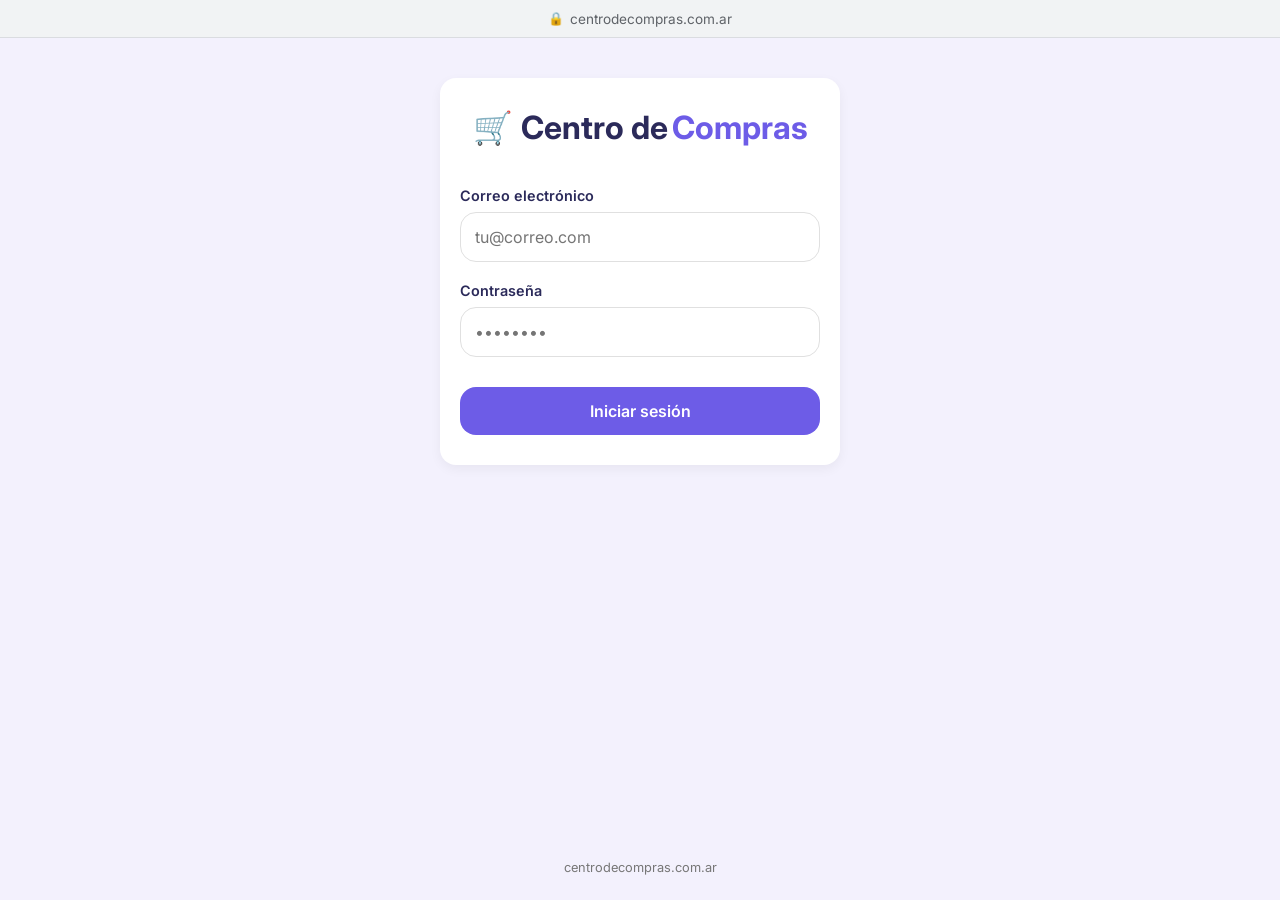
==== index.html @ f2e1b558 "Add files via upload" ====
<!DOCTYPE html>
<html lang="es">
<head>
    <meta charset="UTF-8">
    <meta name="viewport" content="width=device-width, initial-scale=1.0">
    <title>Centro de Compras | centrodecompras.com.ar</title>
    <link href="https://fonts.googleapis.com/css2?family=Inter:wght@400;500;600;700&display=swap" rel="stylesheet">
    <link rel="stylesheet" href="style.css">
</head>
<body>
    <!-- Barra de navegador simulada -->
    <div id="simulated-browser-bar">
        <span class="browser-lock">🔒</span>
        <span class="browser-url">centrodecompras.com.ar</span>
    </div>
    <!-- Header para Desktop -->
    <header id="app-header" class="hidden">
        <div class="header-top">
            <div class="logo">
                <span class="icon">🛒</span>
                <span class="text-centro">Centro de </span><span class="text-compras">Compras</span>
            </div>
            <!-- Menú de navegación Desktop -->
            <div class="desktop-nav">
                <a href="#" class="nav-item active" onclick="app.goTo('principal')">Inicio</a>
                <a href="#" class="nav-item">Categorías</a>
                <a href="#" class="nav-item">Videos</a>
                <a href="#" class="nav-item">Más</a>
            </div>
            <button class="icon-btn cart-btn desktop-cart" onclick="app.goTo('carrito')">
                🛒<span class="cart-badge">0</span>
            </button>
        </div>
    </header>
    <main id="app-container">
        <!-- 1. PANTALLA LOGIN -->
        <section id="login" class="screen active">
            <div class="login-container">
                <div class="logo large">
                    <span class="icon">🛒</span>
                    <span class="text-centro">Centro de </span><span class="text-compras">Compras</span>
                </div>
                <form id="login-form">
                    <div class="form-group">
                        <label for="email">Correo electrónico</label>
                        <input type="email" id="email" placeholder="tu@correo.com" required>
                    </div>
                    <div class="form-group">
                        <label for="password">Contraseña</label>
                        <input type="password" id="password" placeholder="••••••••" required>
                    </div>
                    <button type="submit" class="btn-primary">Iniciar sesión</button>
                </form>
            </div>
        </section>
        <!-- 2. PANTALLA PRINCIPAL -->
        <section id="principal" class="screen">
            <div class="search-bar-container">
                <input type="text" id="main-search" placeholder="¿Buscar en Centro de Compras?">
                <button class="btn-primary" onclick="app.doSearch()" style="padding: 12px; margin-left: 5px;">🔍</button>
                <button class="icon-btn cart-btn mobile-cart" onclick="app.goTo('carrito')">🛒<span class="cart-badge">0</span></button>
            </div>
            
            <div class="banner">
                <div class="banner-text">
                    <h2>Un mismo producto, muchas opciones.</h2>
                    <p>Compará precios y encontrá la mejor oferta.</p>
                </div>
                <div class="banner-img">
                    <img src="images/banner_ecommerce.png" alt="Banner">
                </div>
            </div>
            <div class="quick-access">
                <div class="access-pill">Ofertas</div>
                <div class="access-pill">Cupones</div>
                <div class="access-pill">Ver más</div>
            </div>
            <div class="featured-cards">
                <div class="card featured-card" onclick="app.searchCategory('celular')">
                    <img src="images/smartphone_product.png" alt="Smartphone">
                    <div class="card-info">
                        <h3>Celulares</h3>
                        <p>Mejores precios</p>
                    </div>
                </div>
                <div class="card featured-card" onclick="app.searchCategory('tv')">
                    <img src="images/smart_tv_product.png" alt="Smart TV">
                    <div class="card-info">
                        <h3>Smart TVs</h3>
                        <p>Hasta 40% OFF</p>
                    </div>
                </div>
            </div>
            <div class="best-sellers">
                <h3>Más vendidos</h3>
                <div class="horizontal-scroll" id="best-sellers-list">
                    <!-- Rellenado con JS -->
                </div>
            </div>
        </section>
        <!-- 3. PANTALLA DE BÚSQUEDA -->
        <section id="busqueda" class="screen">
            <div class="search-header">
                <button class="back-btn" onclick="app.goTo('principal')">←</button>
                <div class="search-input-wrapper">
                    <input type="text" id="active-search" value="" readonly>
                </div>
                <button class="icon-btn cart-btn mobile-cart" onclick="app.goTo('carrito')">🛒<span class="cart-badge">0</span></button>
            </div>
            
            <div class="filter-controls" style="display:flex; justify-content: space-between; align-items:center; margin-bottom: 15px;">
                <select id="sort-select" onchange="app.renderSearchResults()" style="padding: 5px; border-radius: 8px; border: 1px solid var(--border);">
                    <option value="relevancia">Relevancia</option>
                    <option value="menor-precio">Menor precio</option>
                    <option value="mayor-precio">Mayor precio</option>
                </select>
                <label class="free-shipping-toggle" style="font-size:0.85rem; display:flex; align-items:center; gap:5px; font-weight:600; color:var(--accent);">
                    <input type="checkbox" id="free-shipping-cb" onchange="app.renderSearchResults()"> Envío gratis
                </label>
            </div>
            <div class="search-results" id="search-results-list">
                <!-- Rellenado con JS -->
            </div>
        </section>
        <!-- PANTALLA DETALLE DE PRODUCTO -->
        <section id="detalle" class="screen">
            <div class="header-title">
                <button class="back-btn" onclick="app.goTo('busqueda')">←</button>
                <h2>Detalle del producto</h2>
                <button class="icon-btn cart-btn mobile-cart" style="margin-left:auto;" onclick="app.goTo('carrito')">🛒<span class="cart-badge">0</span></button>
            </div>
            
            <div id="product-detail-content">
                <!-- Rellenado con JS -->
            </div>
        </section>
        <!-- 4. PANTALLA CARRITO -->
        <section id="carrito" class="screen">
            <div class="header-title">
                <button class="back-btn" onclick="app.goBackFromCart()">←</button>
                <h2>Mi Carrito</h2>
            </div>
            
            <div id="cart-content">
                <!-- Rellenado con JS -->
            </div>
            <div class="cart-actions">
                <button class="btn-secondary" onclick="app.cancelOrder()">Cancelar pedido</button>
                <button class="btn-primary" onclick="app.goTo('garantia')">Confirmar compra</button>
            </div>
        </section>
        <!-- 5. PANTALLA GARANTÍA -->
        <section id="garantia" class="screen">
            <div class="header-title">
                <button class="back-btn" onclick="app.goTo('carrito')">←</button>
                <h2>Elegir garantía</h2>
            </div>
            
            <div class="options-list">
                <label class="option-card">
                    <input type="radio" name="garantia" value="fabricante" checked>
                    <div class="option-details">
                        <h4>Garantía del fabricante</h4>
                        <p>Incluida - Gratis</p>
                    </div>
                </label>
                <label class="option-card">
                    <input type="radio" name="garantia" value="extendida12">
                    <div class="option-details">
                        <h4>Extendida 12 meses</h4>
                        <p>+ $15.000</p>
                    </div>
                </label>
                <label class="option-card">
                    <input type="radio" name="garantia" value="extendida24">
                    <div class="option-details">
                        <h4>Extendida 24 meses</h4>
                        <p>+ $25.000</p>
                    </div>
                </label>
            </div>
            
            <button class="btn-primary full-width mt-auto" onclick="app.saveGarantia()">Continuar</button>
        </section>
        <!-- 6. PANTALLA DIRECCIÓN -->
        <section id="direccion" class="screen">
            <div class="header-title">
                <button class="back-btn" onclick="app.goTo('garantia')">←</button>
                <h2>Dirección de entrega</h2>
            </div>
            <div class="options-list">
                <label class="option-card">
                    <input type="radio" name="tipo-entrega" value="casa" checked onchange="app.toggleAddressInput()">
                    <div class="option-details">
                        <h4>Dirección de casa</h4>
                    </div>
                </label>
                <label class="option-card">
                    <input type="radio" name="tipo-entrega" value="encuentro" onchange="app.toggleAddressInput()">
                    <div class="option-details">
                        <h4>Lugar de encuentro</h4>
                    </div>
                </label>
            </div>
            <div class="form-group mt-20" id="address-field-container">
                <label id="address-label" for="direccion-input">Dirección exacta</label>
                <input type="text" id="direccion-input" placeholder="Ej: Av. Corrientes 1234">
            </div>
            <button class="btn-primary full-width mt-auto" onclick="app.saveDireccion()">Continuar</button>
        </section>
        <!-- PANTALLA PAGO -->
        <section id="pago" class="screen">
            <div class="header-title">
                <button class="back-btn" onclick="app.goTo('direccion')">←</button>
                <h2>Método de pago</h2>
            </div>
            <div class="options-list">
                <label class="option-card">
                    <input type="radio" name="metodo-pago" value="debito" checked onchange="app.togglePaymentForm()">
                    <div class="option-details">
                        <h4>Tarjeta de débito</h4>
                    </div>
                </label>
                <label class="option-card">
                    <input type="radio" name="metodo-pago" value="credito" onchange="app.togglePaymentForm()">
                    <div class="option-details">
                        <h4>Tarjeta de crédito</h4>
                    </div>
                </label>
                <label class="option-card">
                    <input type="radio" name="metodo-pago" value="efectivo" onchange="app.togglePaymentForm()">
                    <div class="option-details">
                        <h4>Efectivo / Transferencia</h4>
                    </div>
                </label>
            </div>
            <div id="card-form" class="mt-20">
                <div class="form-group">
                    <label for="cc-name">Nombre del titular</label>
                    <input type="text" id="cc-name" placeholder="Como aparece en la tarjeta">
                </div>
                <div class="form-group">
                    <label for="cc-number">Número de tarjeta</label>
                    <input type="text" id="cc-number" placeholder="16 dígitos" maxlength="16">
                    <span id="cc-error" style="color:red; font-size:0.8rem; display:none; margin-top:5px;">Número inválido (deben ser 16 números)</span>
                </div>
                <div style="display:flex; gap:15px;">
                    <div class="form-group" style="flex:1;">
                        <label for="cc-exp">Vencimiento</label>
                        <input type="text" id="cc-exp" placeholder="MM/AA" maxlength="5">
                        <span id="exp-error" style="color:red; font-size:0.8rem; display:none; margin-top:5px;">Formato MM/AA</span>
                    </div>
                    <div class="form-group" style="flex:1;">
                        <label for="cc-cvv">Código seg.</label>
                        <input type="password" id="cc-cvv" placeholder="CVV" maxlength="4">
                    </div>
                </div>
            </div>
            <button class="btn-primary full-width mt-auto" onclick="app.processPayment()">Finalizar Compra</button>
        </section>
        <!-- 7. PANTALLA COMPROBANTE -->
        <section id="comprobante" class="screen">
            <div class="header-title">
                <h2>Factura / Comprobante</h2>
            </div>
            
            <div class="receipt-card">
                <div class="receipt-header">
                    <h3>¡Compra exitosa!</h3>
                    <p id="receipt-order">N° Pedido: #0000</p>
                </div>
                <div class="receipt-body">
                    <div class="receipt-row">
                        <span>Producto:</span>
                        <strong id="receipt-product">...</strong>
                    </div>
                    <div class="receipt-row">
                        <span>Tienda:</span>
                        <strong id="receipt-store">...</strong>
                    </div>
                    <div class="receipt-row">
                        <span>Garantía:</span>
                        <strong id="receipt-warranty">...</strong>
                    </div>
                    <div class="receipt-row">
                        <span>Método Pago:</span>
                        <strong id="receipt-payment">...</strong>
                    </div>
                    <div class="divider"></div>
                    <div class="receipt-row total">
                        <span>Total pagado:</span>
                        <strong id="receipt-total">...</strong>
                    </div>
                </div>
            </div>
            <button class="btn-primary full-width mt-20" onclick="app.goTo('seguimiento')">Ver seguimiento</button>
        </section>
        <!-- 8. PANTALLA SEGUIMIENTO -->
        <section id="seguimiento" class="screen">
            <div class="header-title">
                <button class="back-btn" onclick="app.goTo('principal')">←</button>
                <h2>Estado del pedido</h2>
            </div>
            <div class="tracking-info">
                <h3 id="tracking-product-name">...</h3>
                <p id="tracking-delivery-addr">Entrega en: ...</p>
            </div>
            <div class="timeline">
                <div class="timeline-item completed">
                    <div class="timeline-dot">✓</div>
                    <div class="timeline-content">
                        <h4>Pedido confirmado</h4>
                        <p>Tu pago fue procesado.</p>
                    </div>
                </div>
                <div class="timeline-item active">
                    <div class="timeline-dot"></div>
                    <div class="timeline-content">
                        <h4>En preparación</h4>
                        <p>La tienda está armando tu paquete.</p>
                    </div>
                </div>
                <div class="timeline-item">
                    <div class="timeline-dot"></div>
                    <div class="timeline-content">
                        <h4>En camino</h4>
                    </div>
                </div>
                <div class="timeline-item">
                    <div class="timeline-dot"></div>
                    <div class="timeline-content">
                        <h4>Entregado</h4>
                    </div>
                </div>
            </div>
            
            <button class="btn-secondary full-width mt-auto" onclick="app.goTo('principal')">Volver al inicio</button>
        </section>
        <footer id="app-footer">
            centrodecompras.com.ar
        </footer>
    </main>
    <!-- Barra Inferior de Navegación -->
    <nav id="bottom-nav" class="hidden">
        <a href="#" class="nav-item active" onclick="app.goTo('principal')">
            <span class="nav-icon">🏠</span>
            <span class="nav-label">Inicio</span>
        </a>
        <a href="#" class="nav-item">
            <span class="nav-icon">📁</span>
            <span class="nav-label">Categorías</span>
        </a>
        <a href="#" class="nav-item">
            <span class="nav-icon">▶️</span>
            <span class="nav-label">Videos</span>
        </a>
        <a href="#" class="nav-item">
            <span class="nav-icon">☰</span>
            <span class="nav-label">Más</span>
        </a>
    </nav>
    <!-- Modal Notification -->
    <div id="notification" class="notification hidden"></div>
    <script src="app.js"></script>
</body>
</html>
---- style.css ----
:root {
    --primary: #2b2a5a;
    --accent: #6d5ce7;
    --bg: #f3f1fd;
    --white: #ffffff;
    --text-dark: #333333;
    --text-light: #777777;
    --border: #e0e0e0;
    --success: #00b894;
    --radius: 16px;
    --shadow: 0 4px 12px rgba(0,0,0,0.05);
}
* {
    margin: 0;
    padding: 0;
    box-sizing: border-box;
    font-family: 'Inter', sans-serif;
}
body {
    background-color: var(--bg);
    color: var(--text-dark);
    display: flex;
    flex-direction: column;
    min-height: 100vh;
    padding-top: 38px;
}
#simulated-browser-bar {
    position: fixed;
    top: 0;
    left: 0;
    right: 0;
    height: 38px;
    background: #f1f3f4;
    border-bottom: 1px solid #dadce0;
    display: flex;
    justify-content: center;
    align-items: center;
    gap: 6px;
    font-size: 0.85rem;
    color: #5f6368;
    z-index: 200;
}
.browser-lock { font-size: 0.8rem; }
/* Typography & Base */
h1, h2, h3, h4 { color: var(--primary); }
a { text-decoration: none; color: inherit; }
button { cursor: pointer; border: none; font-family: inherit; }
input, select { font-family: inherit; }
/* Utilities */
.hidden { display: none !important; }
.mt-20 { margin-top: 20px; }
.mt-auto { margin-top: auto; }
.full-width { width: 100%; }
/* Layout Structure */
#app-container {
    flex: 1;
    display: flex;
    flex-direction: column;
    width: 100%;
    max-width: 390px; /* Mobile first max-width */
    margin: 0 auto;
    background-color: var(--bg);
    position: relative;
    padding-bottom: 70px; /* Space for bottom nav */
}
/* Screens */
.screen {
    display: none;
    flex-direction: column;
    padding: 20px;
    height: 100%;
    animation: fadeIn 0.3s ease;
}
.screen.active {
    display: flex;
}
@keyframes fadeIn {
    from { opacity: 0; transform: translateY(10px); }
    to { opacity: 1; transform: translateY(0); }
}
/* Logo */
.logo {
    display: flex;
    align-items: center;
    font-weight: 700;
    font-size: 1.2rem;
}
.logo.large {
    font-size: 2rem;
    justify-content: center;
    margin-bottom: 40px;
}
.logo .text-centro { color: var(--primary); margin-left: 8px;}
.logo .text-compras { color: var(--accent); margin-left: 4px; }
/* Header & Nav */
#app-header {
    background: var(--white);
    padding: 15px 20px;
    box-shadow: var(--shadow);
    position: sticky;
    top: 38px;
    z-index: 100;
}
.header-top {
    display: flex;
    justify-content: space-between;
    align-items: center;
    max-width: 1200px;
    margin: 0 auto;
}
.desktop-nav { display: none; }
#bottom-nav {
    position: fixed;
    bottom: 0;
    left: 0;
    right: 0;
    background: var(--white);
    display: flex;
    justify-content: space-around;
    padding: 10px 0;
    box-shadow: 0 -2px 10px rgba(0,0,0,0.05);
    z-index: 100;
}
.nav-item {
    display: flex;
    flex-direction: column;
    align-items: center;
    color: var(--text-light);
    font-size: 0.8rem;
    transition: color 0.2s;
}
.nav-item.active { color: var(--accent); }
.nav-icon { font-size: 1.5rem; margin-bottom: 4px; }
/* Buttons */
.btn-primary {
    background-color: var(--accent);
    color: var(--white);
    padding: 14px 24px;
    border-radius: var(--radius);
    font-weight: 600;
    font-size: 1rem;
    transition: background-color 0.2s, transform 0.1s;
    text-align: center;
}
.btn-primary:hover { background-color: #5a4bcf; transform: scale(0.98); }
.btn-secondary {
    background-color: transparent;
    color: var(--accent);
    padding: 14px 24px;
    border-radius: var(--radius);
    font-weight: 600;
    font-size: 1rem;
    border: 2px solid var(--accent);
    transition: background-color 0.2s;
    text-align: center;
}
.btn-secondary:hover { background-color: rgba(109, 92, 231, 0.1); }
.icon-btn {
    background: transparent;
    font-size: 1.5rem;
    position: relative;
}
.desktop-cart { display: none; }
.cart-badge {
    position: absolute;
    top: -5px;
    right: -5px;
    background: var(--accent);
    color: white;
    font-size: 0.7rem;
    font-weight: bold;
    border-radius: 50%;
    width: 18px;
    height: 18px;
    display: flex;
    align-items: center;
    justify-content: center;
}
/* Forms */
.form-group {
    margin-bottom: 20px;
    display: flex;
    flex-direction: column;
}
.form-group label {
    font-size: 0.9rem;
    font-weight: 600;
    margin-bottom: 8px;
    color: var(--primary);
}
.form-group input {
    padding: 14px;
    border: 1px solid var(--border);
    border-radius: var(--radius);
    font-size: 1rem;
    outline: none;
    transition: border-color 0.2s;
}
.form-group input:focus { border-color: var(--accent); }
/* Login */
#login { justify-content: center; }
.login-container {
    background: var(--white);
    padding: 30px 20px;
    border-radius: var(--radius);
    box-shadow: var(--shadow);
}
#login-form { display: flex; flex-direction: column; }
#login-form .btn-primary { margin-top: 10px; }
/* Principal */
.search-bar-container {
    display: flex;
    align-items: center;
    gap: 10px;
    margin-bottom: 20px;
}
.search-bar-container input {
    flex: 1;
    padding: 12px 16px;
    border-radius: var(--radius);
    border: 1px solid var(--border);
    background: var(--white);
    outline: none;
}
.banner {
    background: var(--primary);
    border-radius: var(--radius);
    padding: 20px;
    display: flex;
    align-items: center;
    color: var(--white);
    margin-bottom: 20px;
    overflow: hidden;
    position: relative;
}
.banner-text { flex: 1; z-index: 2; }
.banner h2 { color: var(--white); font-size: 1.1rem; margin-bottom: 8px; }
.banner p { font-size: 0.85rem; opacity: 0.9; }
.banner-img {
    width: 80px;
    height: 80px;
    z-index: 2;
}
.banner-img img {
    width: 100%;
    height: 100%;
    object-fit: contain;
    border-radius: 8px;
}
.quick-access {
    display: flex;
    gap: 10px;
    margin-bottom: 20px;
}
.access-pill {
    background: var(--white);
    padding: 8px 16px;
    border-radius: 20px;
    font-size: 0.85rem;
    font-weight: 600;
    color: var(--primary);
    box-shadow: var(--shadow);
    flex: 1;
    text-align: center;
    cursor: pointer;
}
.access-pill:hover { background: var(--accent); color: var(--white); }
.featured-cards {
    display: flex;
    gap: 15px;
    margin-bottom: 30px;
}
.featured-card {
    flex: 1;
    background: var(--white);
    border-radius: var(--radius);
    padding: 15px;
    box-shadow: var(--shadow);
    display: flex;
    flex-direction: column;
    align-items: center;
    cursor: pointer;
    transition: transform 0.2s;
}
.featured-card:hover { transform: translateY(-5px); }
.featured-card img {
    width: 80px;
    height: 80px;
    object-fit: contain;
    margin-bottom: 10px;
}
.card-info h3 { font-size: 0.9rem; margin-bottom: 4px; text-align: center; }
.card-info p { font-size: 0.75rem; color: var(--accent); font-weight: 600; text-align: center; }
.best-sellers h3 { margin-bottom: 15px; }
.horizontal-scroll {
    display: flex;
    gap: 15px;
    overflow-x: auto;
    padding-bottom: 15px;
    /* Hide scrollbar */
    scrollbar-width: none;
}
.horizontal-scroll::-webkit-scrollbar { display: none; }
.product-card {
    min-width: 120px;
    background: var(--white);
    border-radius: var(--radius);
    padding: 10px;
    box-shadow: var(--shadow);
    cursor: pointer;
}
.product-card img { width: 100%; height: 100px; object-fit: contain; margin-bottom: 10px; }
.product-card h4 { font-size: 0.8rem; margin-bottom: 5px; color: var(--text-dark); }
.product-card .price { font-weight: 700; color: var(--primary); }
/* Búsqueda */
.search-header {
    display: flex;
    gap: 10px;
    align-items: center;
    margin-bottom: 15px;
}
.back-btn { font-size: 1.5rem; background: transparent; color: var(--primary); padding: 5px; }
.search-input-wrapper { flex: 1; }
.search-input-wrapper input { width: 100%; padding: 10px; border-radius: var(--radius); border: 1px solid var(--border); }
.search-results { display: flex; flex-direction: column; gap: 15px; }
.result-item {
    background: var(--white);
    border-radius: var(--radius);
    padding: 15px;
    box-shadow: var(--shadow);
    display: flex;
    gap: 15px;
}
.result-item-img { width: 80px; height: 80px; object-fit: contain; }
.result-item-info { flex: 1; }
.result-item-info h3 { font-size: 0.95rem; margin-bottom: 5px; }
.price-desde { font-size: 0.85rem; color: var(--text-light); }
.price-desde strong { font-size: 1.1rem; color: var(--primary); }
/* Detalle Producto */
.features-table {
    width: 100%;
    border-collapse: collapse;
    margin: 15px 0;
    font-size: 0.85rem;
    background: var(--white);
    border-radius: 8px;
    overflow: hidden;
}
.features-table tr { border-bottom: 1px solid var(--border); }
.features-table tr:last-child { border-bottom: none; }
.features-table td { padding: 10px 15px; }
.features-table td:first-child { font-weight: 600; color: var(--text-dark); width: 45%; background: var(--bg); }
.rating { color: #f39c12; }
.store-list { border-top: 1px solid var(--border); padding-top: 10px; display: flex; flex-direction: column; gap: 10px; }
.store-option {
    display: flex;
    justify-content: space-between;
    align-items: center;
    padding: 12px;
    background: var(--white);
    border-radius: 8px;
    box-shadow: var(--shadow);
}
.store-info h4 { font-size: 0.9rem; color: var(--text-dark); margin-bottom: 2px;}
.store-info .tag { font-size: 0.7rem; color: var(--success); font-weight: 600; background: #e0f2f1; padding: 2px 6px; border-radius: 4px; }
.store-price { text-align: right; }
.store-price .price { font-weight: 700; color: var(--primary); display: block; margin-bottom: 4px; }
.btn-sm { background: var(--accent); color: white; padding: 6px 12px; border-radius: 8px; font-size: 0.8rem; font-weight: 600; }
/* Carrito */
.header-title { display: flex; align-items: center; gap: 15px; margin-bottom: 25px; }
.cart-item {
    background: var(--white);
    border-radius: var(--radius);
    padding: 15px;
    display: flex;
    gap: 15px;
    margin-bottom: 20px;
    box-shadow: var(--shadow);
    position: relative;
}
.remove-item-btn {
    position: absolute;
    top: -8px;
    right: -8px;
    background: #ff7675;
    color: white;
    border: none;
    border-radius: 50%;
    width: 24px;
    height: 24px;
    font-size: 14px;
    font-weight: bold;
    display: flex;
    align-items: center;
    justify-content: center;
    cursor: pointer;
    box-shadow: var(--shadow);
    opacity: 0;
    transition: opacity 0.2s, transform 0.2s, background 0.2s;
    z-index: 10;
}
.cart-item:hover .remove-item-btn {
    opacity: 1;
}
.remove-item-btn:hover {
    transform: scale(1.1);
    background: #d63031;
}
/* En mobile mostramos el botón siempre visible */
@media (max-width: 767px) {
    .remove-item-btn {
        opacity: 1;
    }
}
.cart-item img { width: 80px; height: 80px; object-fit: contain; }
.cart-item-details { flex: 1; }
.cart-item-details h3 { font-size: 1rem; margin-bottom: 5px; }
.cart-item-details .store { font-size: 0.8rem; color: var(--text-light); margin-bottom: 5px; }
.cart-item-details .price { font-weight: 700; color: var(--primary); font-size: 1.1rem; }
.cart-summary {
    background: var(--white);
    border-radius: var(--radius);
    padding: 20px;
    margin-bottom: 20px;
}
.summary-row { display: flex; justify-content: space-between; margin-bottom: 10px; font-size: 0.9rem; }
.summary-row.total { font-weight: 700; font-size: 1.2rem; border-top: 1px solid var(--border); padding-top: 10px; margin-top: 10px; color: var(--primary); }
.cart-actions { display: flex; flex-direction: column; gap: 10px; margin-top: auto; }
/* Options (Garantía, Dirección, Pago) */
.options-list { display: flex; flex-direction: column; gap: 15px; }
.option-card {
    display: flex;
    align-items: center;
    background: var(--white);
    padding: 15px;
    border-radius: var(--radius);
    border: 2px solid transparent;
    cursor: pointer;
    box-shadow: var(--shadow);
    transition: border-color 0.2s;
}
.option-card:has(input:checked) { border-color: var(--accent); }
.option-card input { margin-right: 15px; accent-color: var(--accent); width: 18px; height: 18px; }
.option-details h4 { font-size: 1rem; color: var(--text-dark); margin-bottom: 4px; }
.option-details p { font-size: 0.85rem; color: var(--text-light); }
/* Comprobante */
.receipt-card {
    background: var(--white);
    border-radius: var(--radius);
    padding: 25px 20px;
    box-shadow: var(--shadow);
    text-align: center;
}
.receipt-header { margin-bottom: 20px; }
.receipt-header h3 { color: var(--success); font-size: 1.5rem; margin-bottom: 5px; }
.receipt-header p { color: var(--text-light); font-size: 0.9rem; }
.receipt-body { text-align: left; }
.receipt-row { display: flex; justify-content: space-between; margin-bottom: 12px; font-size: 0.95rem; }
.receipt-row span { color: var(--text-light); }
.receipt-row strong { color: var(--text-dark); text-align: right; max-width: 60%; }
.divider { height: 1px; background: var(--border); margin: 15px 0; }
/* Footer */
#app-footer {
    text-align: center;
    padding: 25px;
    font-size: 0.8rem;
    color: var(--text-light);
    margin-top: auto;
}
/* Seguimiento */
.tracking-info {
    background: var(--white);
    padding: 15px;
    border-radius: var(--radius);
    margin-bottom: 25px;
    box-shadow: var(--shadow);
}
.tracking-info h3 { font-size: 1rem; margin-bottom: 5px; }
.tracking-info p { font-size: 0.85rem; color: var(--text-light); }
.timeline { padding: 10px 0 10px 20px; }
.timeline-item {
    position: relative;
    padding-left: 30px;
    padding-bottom: 30px;
}
.timeline-item:last-child { padding-bottom: 0; }
.timeline-item::before {
    content: '';
    position: absolute;
    left: 10px;
    top: 25px;
    bottom: -5px;
    width: 2px;
    background: var(--border);
}
.timeline-item:last-child::before { display: none; }
.timeline-dot {
    position: absolute;
    left: 0;
    top: 0;
    width: 22px;
    height: 22px;
    border-radius: 50%;
    background: var(--border);
    display: flex;
    align-items: center;
    justify-content: center;
    color: white;
    font-size: 12px;
    z-index: 2;
}
.timeline-item.completed .timeline-dot { background: var(--success); }
.timeline-item.completed::before { background: var(--success); }
.timeline-item.active .timeline-dot { background: var(--accent); box-shadow: 0 0 0 4px rgba(109, 92, 231, 0.2); }
.timeline-content h4 { font-size: 1rem; color: var(--text-dark); margin-bottom: 5px; }
.timeline-content p { font-size: 0.85rem; color: var(--text-light); }
.timeline-item:not(.completed):not(.active) .timeline-content { opacity: 0.5; }
/* Notification */
.notification {
    position: fixed;
    top: 20px;
    left: 50%;
    transform: translateX(-50%);
    background: var(--primary);
    color: white;
    padding: 12px 24px;
    border-radius: 30px;
    font-size: 0.9rem;
    z-index: 1000;
    box-shadow: 0 4px 12px rgba(0,0,0,0.15);
    transition: opacity 0.3s;
}
/* Responsive Desktop ( > 768px ) */
@media (min-width: 768px) {
    #app-container {
        max-width: 1200px;
        padding-bottom: 0; /* No bottom nav */
    }
    #bottom-nav { display: none !important; }
    
    #app-header:not(.hidden) { display: block !important; }
    .desktop-nav {
        display: flex;
        gap: 30px;
    }
    .desktop-nav .nav-item {
        flex-direction: row;
        font-size: 1rem;
        font-weight: 500;
    }
    
    .mobile-cart { display: none; }
    .desktop-cart { display: flex; }
    
    .screen { max-width: 800px; margin: 0 auto; width: 100%; padding: 40px 20px; }
    .login-container { max-width: 400px; margin: 0 auto; width: 100%; }
    
    .featured-cards { gap: 30px; }
    .featured-card img { width: 120px; height: 120px; }
    
    .cart-actions { flex-direction: row; justify-content: flex-end; }
    .cart-actions button { width: auto; min-width: 200px; }
    
    .options-list { display: grid; grid-template-columns: repeat(auto-fit, minmax(250px, 1fr)); gap: 20px; }
    .receipt-card { max-width: 500px; margin: 0 auto; width: 100%; }
    .timeline { max-width: 500px; margin: 0 auto; }
}
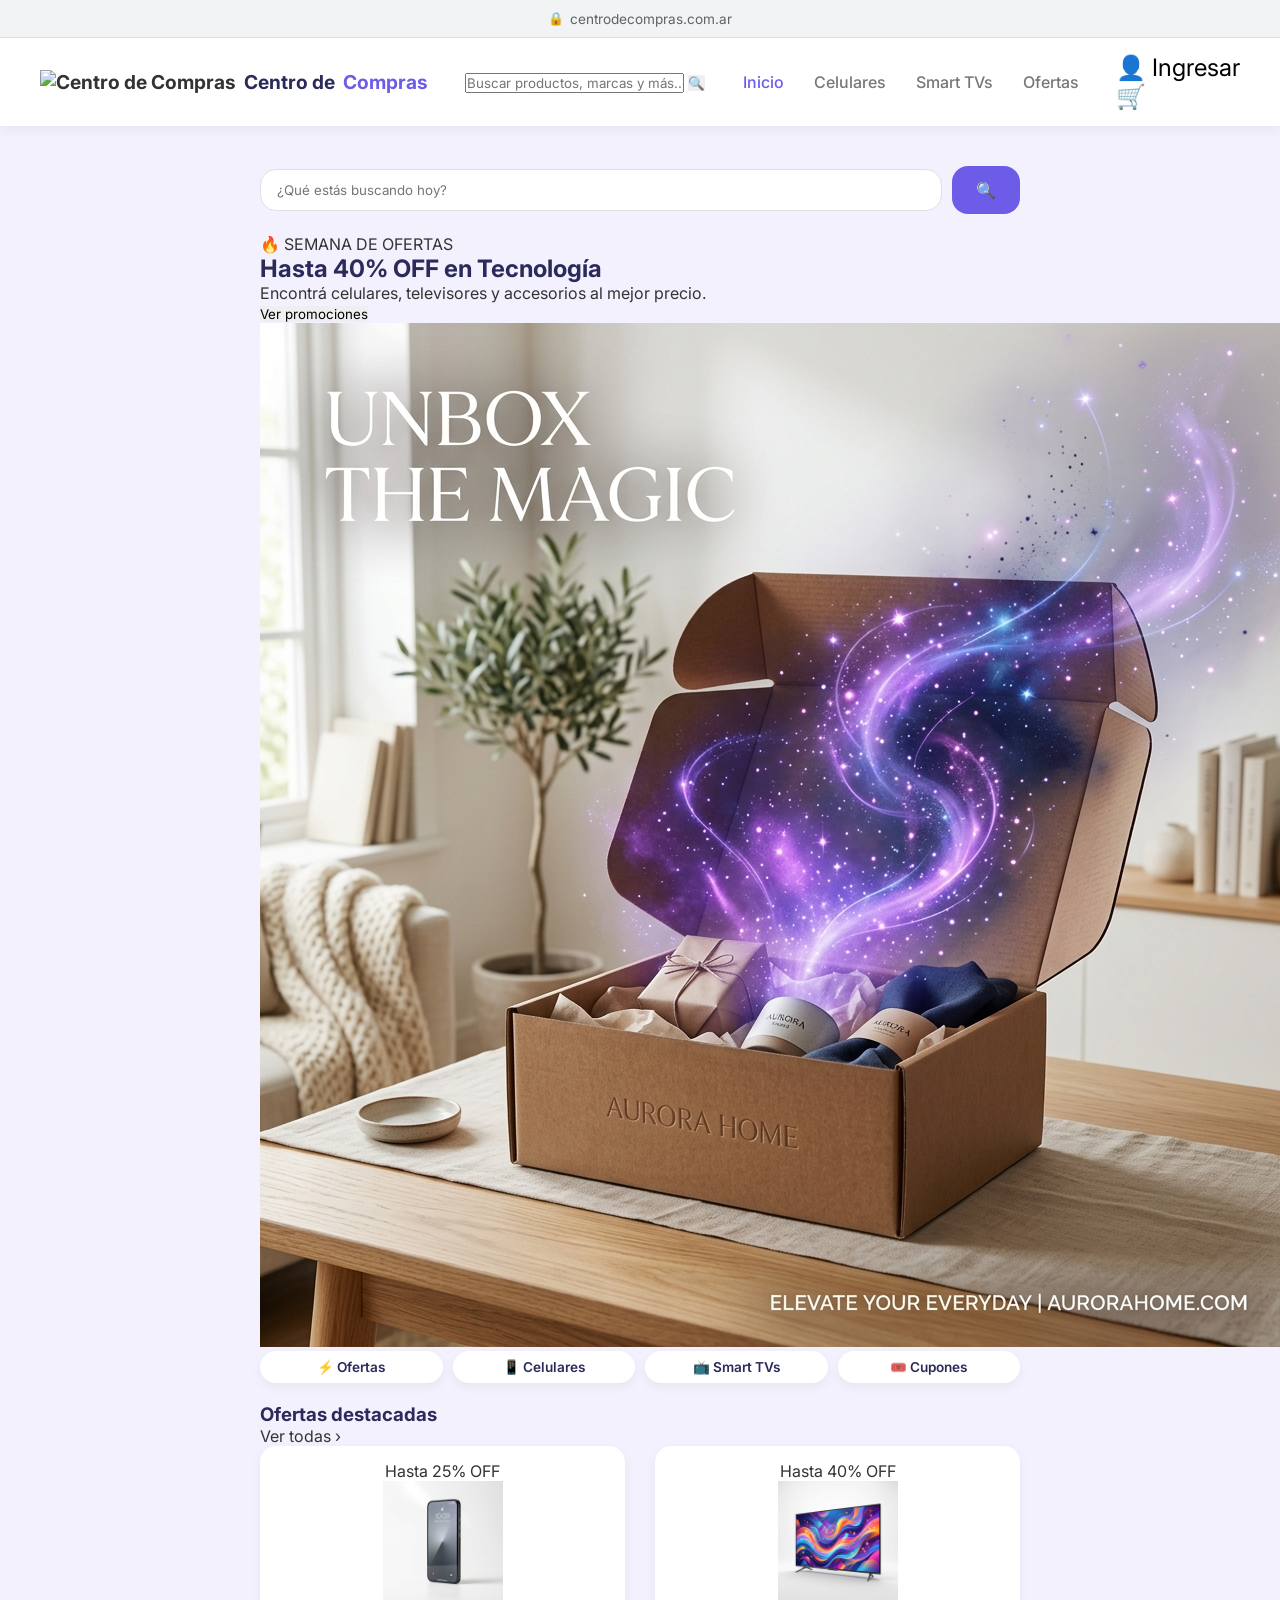
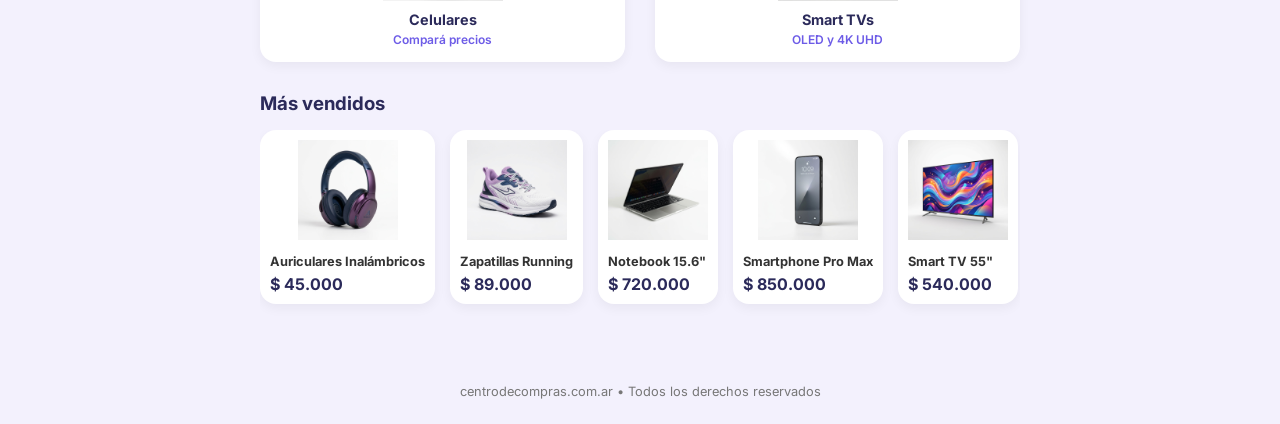
==== commit 45e60574: "Add files via upload" ====
--- a/index.html
+++ b/index.html
@@ -1,367 +1,526 @@
-<!DOCTYPE html>
-<html lang="es">
-<head>
-    <meta charset="UTF-8">
-    <meta name="viewport" content="width=device-width, initial-scale=1.0">
-    <title>Centro de Compras | centrodecompras.com.ar</title>
-    <link href="https://fonts.googleapis.com/css2?family=Inter:wght@400;500;600;700&display=swap" rel="stylesheet">
-    <link rel="stylesheet" href="style.css">
-</head>
-<body>
-    <!-- Barra de navegador simulada -->
-    <div id="simulated-browser-bar">
-        <span class="browser-lock">🔒</span>
-        <span class="browser-url">centrodecompras.com.ar</span>
-    </div>
-    <!-- Header para Desktop -->
-    <header id="app-header" class="hidden">
-        <div class="header-top">
-            <div class="logo">
-                <span class="icon">🛒</span>
-                <span class="text-centro">Centro de </span><span class="text-compras">Compras</span>
-            </div>
-            <!-- Menú de navegación Desktop -->
-            <div class="desktop-nav">
-                <a href="#" class="nav-item active" onclick="app.goTo('principal')">Inicio</a>
-                <a href="#" class="nav-item">Categorías</a>
-                <a href="#" class="nav-item">Videos</a>
-                <a href="#" class="nav-item">Más</a>
-            </div>
-            <button class="icon-btn cart-btn desktop-cart" onclick="app.goTo('carrito')">
-                🛒<span class="cart-badge">0</span>
-            </button>
-        </div>
-    </header>
-    <main id="app-container">
-        <!-- 1. PANTALLA LOGIN -->
-        <section id="login" class="screen active">
-            <div class="login-container">
-                <div class="logo large">
-                    <span class="icon">🛒</span>
-                    <span class="text-centro">Centro de </span><span class="text-compras">Compras</span>
-                </div>
-                <form id="login-form">
-                    <div class="form-group">
-                        <label for="email">Correo electrónico</label>
-                        <input type="email" id="email" placeholder="tu@correo.com" required>
-                    </div>
-                    <div class="form-group">
-                        <label for="password">Contraseña</label>
-                        <input type="password" id="password" placeholder="••••••••" required>
-                    </div>
-                    <button type="submit" class="btn-primary">Iniciar sesión</button>
-                </form>
-            </div>
-        </section>
-        <!-- 2. PANTALLA PRINCIPAL -->
-        <section id="principal" class="screen">
-            <div class="search-bar-container">
-                <input type="text" id="main-search" placeholder="¿Buscar en Centro de Compras?">
-                <button class="btn-primary" onclick="app.doSearch()" style="padding: 12px; margin-left: 5px;">🔍</button>
-                <button class="icon-btn cart-btn mobile-cart" onclick="app.goTo('carrito')">🛒<span class="cart-badge">0</span></button>
-            </div>
-            
-            <div class="banner">
-                <div class="banner-text">
-                    <h2>Un mismo producto, muchas opciones.</h2>
-                    <p>Compará precios y encontrá la mejor oferta.</p>
-                </div>
-                <div class="banner-img">
-                    <img src="images/banner_ecommerce.png" alt="Banner">
-                </div>
-            </div>
-            <div class="quick-access">
-                <div class="access-pill">Ofertas</div>
-                <div class="access-pill">Cupones</div>
-                <div class="access-pill">Ver más</div>
-            </div>
-            <div class="featured-cards">
-                <div class="card featured-card" onclick="app.searchCategory('celular')">
-                    <img src="images/smartphone_product.png" alt="Smartphone">
-                    <div class="card-info">
-                        <h3>Celulares</h3>
-                        <p>Mejores precios</p>
-                    </div>
-                </div>
-                <div class="card featured-card" onclick="app.searchCategory('tv')">
-                    <img src="images/smart_tv_product.png" alt="Smart TV">
-                    <div class="card-info">
-                        <h3>Smart TVs</h3>
-                        <p>Hasta 40% OFF</p>
-                    </div>
-                </div>
-            </div>
-            <div class="best-sellers">
-                <h3>Más vendidos</h3>
-                <div class="horizontal-scroll" id="best-sellers-list">
-                    <!-- Rellenado con JS -->
-                </div>
-            </div>
-        </section>
-        <!-- 3. PANTALLA DE BÚSQUEDA -->
-        <section id="busqueda" class="screen">
-            <div class="search-header">
-                <button class="back-btn" onclick="app.goTo('principal')">←</button>
-                <div class="search-input-wrapper">
-                    <input type="text" id="active-search" value="" readonly>
-                </div>
-                <button class="icon-btn cart-btn mobile-cart" onclick="app.goTo('carrito')">🛒<span class="cart-badge">0</span></button>
-            </div>
-            
-            <div class="filter-controls" style="display:flex; justify-content: space-between; align-items:center; margin-bottom: 15px;">
-                <select id="sort-select" onchange="app.renderSearchResults()" style="padding: 5px; border-radius: 8px; border: 1px solid var(--border);">
-                    <option value="relevancia">Relevancia</option>
-                    <option value="menor-precio">Menor precio</option>
-                    <option value="mayor-precio">Mayor precio</option>
-                </select>
-                <label class="free-shipping-toggle" style="font-size:0.85rem; display:flex; align-items:center; gap:5px; font-weight:600; color:var(--accent);">
-                    <input type="checkbox" id="free-shipping-cb" onchange="app.renderSearchResults()"> Envío gratis
-                </label>
-            </div>
-            <div class="search-results" id="search-results-list">
-                <!-- Rellenado con JS -->
-            </div>
-        </section>
-        <!-- PANTALLA DETALLE DE PRODUCTO -->
-        <section id="detalle" class="screen">
-            <div class="header-title">
-                <button class="back-btn" onclick="app.goTo('busqueda')">←</button>
-                <h2>Detalle del producto</h2>
-                <button class="icon-btn cart-btn mobile-cart" style="margin-left:auto;" onclick="app.goTo('carrito')">🛒<span class="cart-badge">0</span></button>
-            </div>
-            
-            <div id="product-detail-content">
-                <!-- Rellenado con JS -->
-            </div>
-        </section>
-        <!-- 4. PANTALLA CARRITO -->
-        <section id="carrito" class="screen">
-            <div class="header-title">
-                <button class="back-btn" onclick="app.goBackFromCart()">←</button>
-                <h2>Mi Carrito</h2>
-            </div>
-            
-            <div id="cart-content">
-                <!-- Rellenado con JS -->
-            </div>
-            <div class="cart-actions">
-                <button class="btn-secondary" onclick="app.cancelOrder()">Cancelar pedido</button>
-                <button class="btn-primary" onclick="app.goTo('garantia')">Confirmar compra</button>
-            </div>
-        </section>
-        <!-- 5. PANTALLA GARANTÍA -->
-        <section id="garantia" class="screen">
-            <div class="header-title">
-                <button class="back-btn" onclick="app.goTo('carrito')">←</button>
-                <h2>Elegir garantía</h2>
-            </div>
-            
-            <div class="options-list">
-                <label class="option-card">
-                    <input type="radio" name="garantia" value="fabricante" checked>
-                    <div class="option-details">
-                        <h4>Garantía del fabricante</h4>
-                        <p>Incluida - Gratis</p>
-                    </div>
-                </label>
-                <label class="option-card">
-                    <input type="radio" name="garantia" value="extendida12">
-                    <div class="option-details">
-                        <h4>Extendida 12 meses</h4>
-                        <p>+ $15.000</p>
-                    </div>
-                </label>
-                <label class="option-card">
-                    <input type="radio" name="garantia" value="extendida24">
-                    <div class="option-details">
-                        <h4>Extendida 24 meses</h4>
-                        <p>+ $25.000</p>
-                    </div>
-                </label>
-            </div>
-            
-            <button class="btn-primary full-width mt-auto" onclick="app.saveGarantia()">Continuar</button>
-        </section>
-        <!-- 6. PANTALLA DIRECCIÓN -->
-        <section id="direccion" class="screen">
-            <div class="header-title">
-                <button class="back-btn" onclick="app.goTo('garantia')">←</button>
-                <h2>Dirección de entrega</h2>
-            </div>
-            <div class="options-list">
-                <label class="option-card">
-                    <input type="radio" name="tipo-entrega" value="casa" checked onchange="app.toggleAddressInput()">
-                    <div class="option-details">
-                        <h4>Dirección de casa</h4>
-                    </div>
-                </label>
-                <label class="option-card">
-                    <input type="radio" name="tipo-entrega" value="encuentro" onchange="app.toggleAddressInput()">
-                    <div class="option-details">
-                        <h4>Lugar de encuentro</h4>
-                    </div>
-                </label>
-            </div>
-            <div class="form-group mt-20" id="address-field-container">
-                <label id="address-label" for="direccion-input">Dirección exacta</label>
-                <input type="text" id="direccion-input" placeholder="Ej: Av. Corrientes 1234">
-            </div>
-            <button class="btn-primary full-width mt-auto" onclick="app.saveDireccion()">Continuar</button>
-        </section>
-        <!-- PANTALLA PAGO -->
-        <section id="pago" class="screen">
-            <div class="header-title">
-                <button class="back-btn" onclick="app.goTo('direccion')">←</button>
-                <h2>Método de pago</h2>
-            </div>
-            <div class="options-list">
-                <label class="option-card">
-                    <input type="radio" name="metodo-pago" value="debito" checked onchange="app.togglePaymentForm()">
-                    <div class="option-details">
-                        <h4>Tarjeta de débito</h4>
-                    </div>
-                </label>
-                <label class="option-card">
-                    <input type="radio" name="metodo-pago" value="credito" onchange="app.togglePaymentForm()">
-                    <div class="option-details">
-                        <h4>Tarjeta de crédito</h4>
-                    </div>
-                </label>
-                <label class="option-card">
-                    <input type="radio" name="metodo-pago" value="efectivo" onchange="app.togglePaymentForm()">
-                    <div class="option-details">
-                        <h4>Efectivo / Transferencia</h4>
-                    </div>
-                </label>
-            </div>
-            <div id="card-form" class="mt-20">
-                <div class="form-group">
-                    <label for="cc-name">Nombre del titular</label>
-                    <input type="text" id="cc-name" placeholder="Como aparece en la tarjeta">
-                </div>
-                <div class="form-group">
-                    <label for="cc-number">Número de tarjeta</label>
-                    <input type="text" id="cc-number" placeholder="16 dígitos" maxlength="16">
-                    <span id="cc-error" style="color:red; font-size:0.8rem; display:none; margin-top:5px;">Número inválido (deben ser 16 números)</span>
-                </div>
-                <div style="display:flex; gap:15px;">
-                    <div class="form-group" style="flex:1;">
-                        <label for="cc-exp">Vencimiento</label>
-                        <input type="text" id="cc-exp" placeholder="MM/AA" maxlength="5">
-                        <span id="exp-error" style="color:red; font-size:0.8rem; display:none; margin-top:5px;">Formato MM/AA</span>
-                    </div>
-                    <div class="form-group" style="flex:1;">
-                        <label for="cc-cvv">Código seg.</label>
-                        <input type="password" id="cc-cvv" placeholder="CVV" maxlength="4">
-                    </div>
-                </div>
-            </div>
-            <button class="btn-primary full-width mt-auto" onclick="app.processPayment()">Finalizar Compra</button>
-        </section>
-        <!-- 7. PANTALLA COMPROBANTE -->
-        <section id="comprobante" class="screen">
-            <div class="header-title">
-                <h2>Factura / Comprobante</h2>
-            </div>
-            
-            <div class="receipt-card">
-                <div class="receipt-header">
-                    <h3>¡Compra exitosa!</h3>
-                    <p id="receipt-order">N° Pedido: #0000</p>
-                </div>
-                <div class="receipt-body">
-                    <div class="receipt-row">
-                        <span>Producto:</span>
-                        <strong id="receipt-product">...</strong>
-                    </div>
-                    <div class="receipt-row">
-                        <span>Tienda:</span>
-                        <strong id="receipt-store">...</strong>
-                    </div>
-                    <div class="receipt-row">
-                        <span>Garantía:</span>
-                        <strong id="receipt-warranty">...</strong>
-                    </div>
-                    <div class="receipt-row">
-                        <span>Método Pago:</span>
-                        <strong id="receipt-payment">...</strong>
-                    </div>
-                    <div class="divider"></div>
-                    <div class="receipt-row total">
-                        <span>Total pagado:</span>
-                        <strong id="receipt-total">...</strong>
-                    </div>
-                </div>
-            </div>
-            <button class="btn-primary full-width mt-20" onclick="app.goTo('seguimiento')">Ver seguimiento</button>
-        </section>
-        <!-- 8. PANTALLA SEGUIMIENTO -->
-        <section id="seguimiento" class="screen">
-            <div class="header-title">
-                <button class="back-btn" onclick="app.goTo('principal')">←</button>
-                <h2>Estado del pedido</h2>
-            </div>
-            <div class="tracking-info">
-                <h3 id="tracking-product-name">...</h3>
-                <p id="tracking-delivery-addr">Entrega en: ...</p>
-            </div>
-            <div class="timeline">
-                <div class="timeline-item completed">
-                    <div class="timeline-dot">✓</div>
-                    <div class="timeline-content">
-                        <h4>Pedido confirmado</h4>
-                        <p>Tu pago fue procesado.</p>
-                    </div>
-                </div>
-                <div class="timeline-item active">
-                    <div class="timeline-dot"></div>
-                    <div class="timeline-content">
-                        <h4>En preparación</h4>
-                        <p>La tienda está armando tu paquete.</p>
-                    </div>
-                </div>
-                <div class="timeline-item">
-                    <div class="timeline-dot"></div>
-                    <div class="timeline-content">
-                        <h4>En camino</h4>
-                    </div>
-                </div>
-                <div class="timeline-item">
-                    <div class="timeline-dot"></div>
-                    <div class="timeline-content">
-                        <h4>Entregado</h4>
-                    </div>
-                </div>
-            </div>
-            
-            <button class="btn-secondary full-width mt-auto" onclick="app.goTo('principal')">Volver al inicio</button>
-        </section>
-        <footer id="app-footer">
-            centrodecompras.com.ar
-        </footer>
-    </main>
-    <!-- Barra Inferior de Navegación -->
-    <nav id="bottom-nav" class="hidden">
-        <a href="#" class="nav-item active" onclick="app.goTo('principal')">
-            <span class="nav-icon">🏠</span>
-            <span class="nav-label">Inicio</span>
-        </a>
-        <a href="#" class="nav-item">
-            <span class="nav-icon">📁</span>
-            <span class="nav-label">Categorías</span>
-        </a>
-        <a href="#" class="nav-item">
-            <span class="nav-icon">▶️</span>
-            <span class="nav-label">Videos</span>
-        </a>
-        <a href="#" class="nav-item">
-            <span class="nav-icon">☰</span>
-            <span class="nav-label">Más</span>
-        </a>
-    </nav>
-    <!-- Modal Notification -->
-    <div id="notification" class="notification hidden"></div>
-    <script src="app.js"></script>
-</body>
-</html>
-
+<!DOCTYPE html>
+<html lang="es">
+<head>
+    <meta charset="UTF-8">
+    <meta name="viewport" content="width=device-width, initial-scale=1.0">
+    <title>Centro de Compras | centrodecompras.com.ar</title>
+    <link href="https://fonts.googleapis.com/css2?family=Inter:wght@400;500;600;700&display=swap" rel="stylesheet">
+    <link rel="stylesheet" href="style.css">
+</head>
+<body>
+    <!-- Barra de navegador simulada -->
+    <div id="simulated-browser-bar">
+        <span class="browser-lock">🔒</span>
+        <span class="browser-url">centrodecompras.com.ar</span>
+    </div>
+
+    <!-- Header Desktop y Mobile -->
+    <header id="app-header">
+        <div class="header-top">
+            <div class="logo" onclick="app.goTo('principal')">
+                <img src="images/Logo_Centro.png" alt="Centro de Compras" class="logo-img" onerror="if(!this.dataset.t){this.dataset.t=1;this.src='Logo_Centro.png';}">
+                <div class="logo-text">
+                    <span class="text-centro">Centro de </span><span class="text-compras">Compras</span>
+                </div>
+            </div>
+
+            <!-- Buscador en Header para Desktop -->
+            <div class="desktop-search-container">
+                <input type="text" id="desktop-search" placeholder="Buscar productos, marcas y más..." onkeyup="if(event.key==='Enter') app.doDesktopSearch()">
+                <button class="search-action-btn" onclick="app.doDesktopSearch()">🔍</button>
+            </div>
+
+            <!-- Menú de navegación Desktop -->
+            <div class="desktop-nav">
+                <a href="javascript:void(0)" class="nav-item active" onclick="app.goTo('principal')">Inicio</a>
+                <a href="javascript:void(0)" class="nav-item" onclick="app.searchCategory('celular')">Celulares</a>
+                <a href="javascript:void(0)" class="nav-item" onclick="app.searchCategory('tv')">Smart TVs</a>
+                <a href="javascript:void(0)" class="nav-item" onclick="app.filterOffers()">Ofertas</a>
+            </div>
+
+            <!-- Acciones de usuario y carrito en Header -->
+            <div class="header-user-actions">
+                <button class="icon-btn user-btn" onclick="app.goTo('menu-usuario')" title="Mi cuenta">
+                    <span class="user-avatar-mini">👤</span>
+                    <span id="user-display-name" class="user-name-label">Ingresar</span>
+                </button>
+                <button class="icon-btn cart-btn desktop-cart" onclick="app.goTo('carrito')" title="Ver carrito">
+                    🛒<span class="cart-badge">0</span>
+                </button>
+            </div>
+        </div>
+    </header>
+
+    <main id="app-container">
+        <!-- 1. PANTALLA PRINCIPAL (PANTALLA INICIAL ACTIVA) -->
+        <section id="principal" class="screen active">
+            <!-- Barra de búsqueda en Mobile -->
+            <div class="search-bar-container mobile-only">
+                <input type="text" id="main-search" placeholder="¿Qué estás buscando hoy?" onkeyup="if(event.key==='Enter') app.doSearch()">
+                <button class="btn-primary search-btn" onclick="app.doSearch()">🔍</button>
+                <button class="icon-btn cart-btn mobile-cart" onclick="app.goTo('carrito')">
+                    🛒<span class="cart-badge">0</span>
+                </button>
+            </div>
+
+            <!-- Gran Banner de Ofertas (Azul Marino y Blanco) -->
+            <div class="hero-banner">
+                <div class="hero-content">
+                    <span class="hero-tag">🔥 SEMANA DE OFERTAS</span>
+                    <h2>Hasta 40% OFF en Tecnología</h2>
+                    <p>Encontrá celulares, televisores y accesorios al mejor precio.</p>
+                    <button class="btn-hero" onclick="app.filterOffers()">Ver promociones</button>
+                </div>
+                <div class="hero-image">
+                    <img src="images/banner_ecommerce.png" alt="Banner ofertas" onerror="if(!this.dataset.t){this.dataset.t=1;this.src='banner_ecommerce.png';}">
+                </div>
+            </div>
+
+            <!-- Píldoras de Acceso Rápido -->
+            <div class="quick-access">
+                <div class="access-pill" onclick="app.filterOffers()">⚡ Ofertas</div>
+                <div class="access-pill" onclick="app.searchCategory('celular')">📱 Celulares</div>
+                <div class="access-pill" onclick="app.searchCategory('tv')">📺 Smart TVs</div>
+                <div class="access-pill" onclick="app.showCouponHelp()">🎟️ Cupones</div>
+            </div>
+
+            <!-- Sección Ofertas Destacadas -->
+            <div class="section-block">
+                <div class="section-title-row">
+                    <h3>Ofertas destacadas</h3>
+                    <span class="view-more" onclick="app.filterOffers()">Ver todas ›</span>
+                </div>
+                <div class="featured-cards">
+                    <div class="card featured-card" onclick="app.searchCategory('celular')">
+                        <span class="discount-pill">Hasta 25% OFF</span>
+                        <img src="images/smartphone_product.png" alt="Smartphone" onerror="if(!this.dataset.t){this.dataset.t=1;this.src='smartphone_product.png';}">
+                        <div class="card-info">
+                            <h3>Celulares</h3>
+                            <p>Compará precios</p>
+                        </div>
+                    </div>
+                    <div class="card featured-card" onclick="app.searchCategory('tv')">
+                        <span class="discount-pill">Hasta 40% OFF</span>
+                        <img src="images/smart_tv_product.png" alt="Smart TV" onerror="if(!this.dataset.t){this.dataset.t=1;this.src='smart_tv_product.png';}">
+                        <div class="card-info">
+                            <h3>Smart TVs</h3>
+                            <p>OLED y 4K UHD</p>
+                        </div>
+                    </div>
+                </div>
+            </div>
+
+            <!-- Sección Más Vendidos -->
+            <div class="section-block best-sellers">
+                <div class="section-title-row">
+                    <h3>Más vendidos</h3>
+                </div>
+                <div class="horizontal-scroll" id="best-sellers-list">
+                    <!-- Rellenado con JS -->
+                </div>
+            </div>
+        </section>
+
+        <!-- 2. PANTALLA LOGIN -->
+        <section id="login" class="screen">
+            <div class="header-title">
+                <button class="back-btn" onclick="app.cancelLogin()">←</button>
+                <h2>Acceso a tu cuenta</h2>
+            </div>
+            <div class="login-container">
+                <div class="logo large">
+                    <img src="images/Logo_Centro.png" alt="Centro de Compras" class="login-logo-img" onerror="if(!this.dataset.t){this.dataset.t=1;this.src='Logo_Centro.png';}">
+                    <div class="logo-text">
+                        <span class="text-centro">Centro de </span><span class="text-compras">Compras</span>
+                    </div>
+                </div>
+                <div id="login-alert-banner" class="login-alert hidden"></div>
+                <form id="login-form">
+                    <div class="form-group">
+                        <label for="email">Correo electrónico</label>
+                        <input type="email" id="email" placeholder="tu@correo.com" required value="usuario@correo.com">
+                    </div>
+                    <div class="form-group">
+                        <label for="password">Contraseña</label>
+                        <input type="password" id="password" placeholder="••••••••" required value="123456">
+                    </div>
+                    <button type="submit" class="btn-primary full-width">Iniciar sesión</button>
+                    <p class="login-tip">Podés usar cualquier cuenta o dejar los datos de prueba.</p>
+                </form>
+            </div>
+        </section>
+
+        <!-- 3. PANTALLA DE BÚSQUEDA -->
+        <section id="busqueda" class="screen">
+            <div class="search-header">
+                <button class="back-btn" onclick="app.goTo('principal')">←</button>
+                <div class="search-input-wrapper">
+                    <input type="text" id="active-search" value="" readonly>
+                </div>
+                <button class="icon-btn cart-btn mobile-cart" onclick="app.goTo('carrito')">🛒<span class="cart-badge">0</span></button>
+            </div>
+            
+            <div class="filter-controls">
+                <select id="sort-select" onchange="app.renderSearchResults()">
+                    <option value="relevancia">Relevancia</option>
+                    <option value="menor-precio">Menor precio</option>
+                    <option value="mayor-precio">Mayor precio</option>
+                </select>
+                <label class="free-shipping-toggle">
+                    <input type="checkbox" id="free-shipping-cb" onchange="app.renderSearchResults()"> Envío gratis
+                </label>
+            </div>
+            <div class="search-results" id="search-results-list"></div>
+        </section>
+
+        <!-- 4. PANTALLA DETALLE DE PRODUCTO -->
+        <section id="detalle" class="screen">
+            <div class="header-title">
+                <button class="back-btn" onclick="app.goBackFromDetail()">←</button>
+                <h2>Detalle del producto</h2>
+                <button class="icon-btn cart-btn mobile-cart" style="margin-left:auto;" onclick="app.goTo('carrito')">🛒<span class="cart-badge">0</span></button>
+            </div>
+            
+            <div id="product-detail-content"></div>
+        </section>
+
+        <!-- 5. PANTALLA CARRITO -->
+        <section id="carrito" class="screen">
+            <div class="header-title">
+                <button class="back-btn" onclick="app.goBackFromCart()">←</button>
+                <h2>Mi Carrito</h2>
+            </div>
+            
+            <div id="cart-content"></div>
+            <div class="cart-actions">
+                <button class="btn-secondary" onclick="app.cancelOrder()">Vaciar carrito</button>
+                <button class="btn-primary" onclick="app.checkoutFromCart()">Confirmar compra</button>
+            </div>
+        </section>
+
+        <!-- 6. PANTALLA GARANTÍA -->
+        <section id="garantia" class="screen">
+            <div class="header-title">
+                <button class="back-btn" onclick="app.goBackFromCheckout('garantia')">←</button>
+                <h2>Elegir garantía</h2>
+            </div>
+            
+            <div class="options-list">
+                <label class="option-card">
+                    <input type="radio" name="garantia" value="fabricante" checked>
+                    <div class="option-details">
+                        <h4>Garantía del fabricante</h4>
+                        <p>Incluida - Gratis</p>
+                    </div>
+                </label>
+                <label class="option-card">
+                    <input type="radio" name="garantia" value="extendida12">
+                    <div class="option-details">
+                        <h4>Extendida 12 meses</h4>
+                        <p>+ $15.000</p>
+                    </div>
+                </label>
+                <label class="option-card">
+                    <input type="radio" name="garantia" value="extendida24">
+                    <div class="option-details">
+                        <h4>Extendida 24 meses</h4>
+                        <p>+ $25.000</p>
+                    </div>
+                </label>
+            </div>
+            
+            <button class="btn-primary full-width mt-auto" onclick="app.saveGarantia()">Continuar</button>
+        </section>
+
+        <!-- 7. PANTALLA DIRECCIÓN -->
+        <section id="direccion" class="screen">
+            <div class="header-title">
+                <button class="back-btn" onclick="app.goTo('garantia')">←</button>
+                <h2>Dirección de entrega</h2>
+            </div>
+            <div class="options-list">
+                <label class="option-card">
+                    <input type="radio" name="tipo-entrega" value="casa" checked onchange="app.toggleAddressInput()">
+                    <div class="option-details">
+                        <h4>Dirección de casa</h4>
+                    </div>
+                </label>
+                <label class="option-card">
+                    <input type="radio" name="tipo-entrega" value="encuentro" onchange="app.toggleAddressInput()">
+                    <div class="option-details">
+                        <h4>Lugar de encuentro</h4>
+                    </div>
+                </label>
+            </div>
+            <div class="form-group mt-20" id="address-field-container">
+                <label id="address-label" for="direccion-input">Dirección exacta</label>
+                <input type="text" id="direccion-input" placeholder="Ej: Av. Corrientes 1234, CABA">
+            </div>
+            <button class="btn-primary full-width mt-auto" onclick="app.saveDireccion()">Continuar</button>
+        </section>
+
+        <!-- 8. PANTALLA PAGO -->
+        <section id="pago" class="screen">
+            <div class="header-title">
+                <button class="back-btn" onclick="app.goTo('direccion')">←</button>
+                <h2>Método de pago</h2>
+            </div>
+            <div class="options-list">
+                <label class="option-card">
+                    <input type="radio" name="metodo-pago" value="debito" checked onchange="app.togglePaymentForm()">
+                    <div class="option-details">
+                        <h4>Tarjeta de débito</h4>
+                    </div>
+                </label>
+                <label class="option-card">
+                    <input type="radio" name="metodo-pago" value="credito" onchange="app.togglePaymentForm()">
+                    <div class="option-details">
+                        <h4>Tarjeta de crédito</h4>
+                    </div>
+                </label>
+                <label class="option-card">
+                    <input type="radio" name="metodo-pago" value="efectivo" onchange="app.togglePaymentForm()">
+                    <div class="option-details">
+                        <h4>Efectivo / Transferencia</h4>
+                    </div>
+                </label>
+            </div>
+            <div id="card-form" class="mt-20">
+                <div class="form-group">
+                    <label for="cc-name">Nombre del titular</label>
+                    <input type="text" id="cc-name" placeholder="Como aparece en la tarjeta">
+                </div>
+                <div class="form-group">
+                    <label for="cc-number">Número de tarjeta</label>
+                    <input type="text" id="cc-number" placeholder="16 dígitos" maxlength="16">
+                    <span id="cc-error" style="color:#dc2626; font-size:0.8rem; display:none; margin-top:5px;">Número inválido (deben ser 16 números)</span>
+                </div>
+                <div style="display:flex; gap:15px;">
+                    <div class="form-group" style="flex:1;">
+                        <label for="cc-exp">Vencimiento</label>
+                        <input type="text" id="cc-exp" placeholder="MM/AA" maxlength="5">
+                        <span id="exp-error" style="color:#dc2626; font-size:0.8rem; display:none; margin-top:5px;">Formato MM/AA</span>
+                    </div>
+                    <div class="form-group" style="flex:1;">
+                        <label for="cc-cvv">Código seg.</label>
+                        <input type="password" id="cc-cvv" placeholder="CVV" maxlength="4">
+                    </div>
+                </div>
+            </div>
+            <button class="btn-primary full-width mt-auto" onclick="app.processPayment()">Finalizar Compra</button>
+        </section>
+
+        <!-- 9. PANTALLA COMPROBANTE -->
+        <section id="comprobante" class="screen">
+            <div class="header-title">
+                <h2>Factura / Comprobante</h2>
+            </div>
+            
+            <div class="receipt-card">
+                <div class="receipt-header">
+                    <h3>¡Compra exitosa!</h3>
+                    <p id="receipt-order">N° Pedido: #0000</p>
+                </div>
+                <div class="receipt-body">
+                    <div class="receipt-row">
+                        <span>Producto(s):</span>
+                        <strong id="receipt-product">...</strong>
+                    </div>
+                    <div class="receipt-row">
+                        <span>Tienda(s):</span>
+                        <strong id="receipt-store">...</strong>
+                    </div>
+                    <div class="receipt-row">
+                        <span>Garantía:</span>
+                        <strong id="receipt-warranty">...</strong>
+                    </div>
+                    <div class="receipt-row">
+                        <span>Método Pago:</span>
+                        <strong id="receipt-payment">...</strong>
+                    </div>
+                    <div class="divider"></div>
+                    <div class="receipt-row total">
+                        <span>Total pagado:</span>
+                        <strong id="receipt-total">...</strong>
+                    </div>
+                </div>
+            </div>
+            <button class="btn-primary full-width mt-20" onclick="app.goTo('seguimiento')">Ver seguimiento</button>
+        </section>
+
+        <!-- 10. PANTALLA SEGUIMIENTO -->
+        <section id="seguimiento" class="screen">
+            <div class="header-title">
+                <button class="back-btn" onclick="app.goTo('principal')">←</button>
+                <h2>Estado del pedido</h2>
+            </div>
+            <div class="tracking-info">
+                <h3 id="tracking-product-name">...</h3>
+                <p id="tracking-delivery-addr">Entrega en: ...</p>
+            </div>
+            <div class="timeline">
+                <div class="timeline-item completed">
+                    <div class="timeline-dot">✓</div>
+                    <div class="timeline-content">
+                        <h4>Pedido confirmado</h4>
+                        <p>Tu pago fue procesado correctamente.</p>
+                    </div>
+                </div>
+                <div class="timeline-item active">
+                    <div class="timeline-dot"></div>
+                    <div class="timeline-content">
+                        <h4>En preparación</h4>
+                        <p>La tienda está armando tu paquete.</p>
+                    </div>
+                </div>
+                <div class="timeline-item">
+                    <div class="timeline-dot"></div>
+                    <div class="timeline-content">
+                        <h4>En camino</h4>
+                        <p>El correo ya tiene tu pedido.</p>
+                    </div>
+                </div>
+                <div class="timeline-item">
+                    <div class="timeline-dot"></div>
+                    <div class="timeline-content">
+                        <h4>Entregado</h4>
+                    </div>
+                </div>
+            </div>
+            
+            <button class="btn-secondary full-width mt-auto" onclick="app.goTo('principal')">Volver al inicio</button>
+        </section>
+
+        <!-- 11. PANTALLA MENÚ DE USUARIO -->
+        <section id="menu-usuario" class="screen">
+            <div class="header-title">
+                <button class="back-btn" onclick="app.goTo('principal')">←</button>
+                <h2>Menú de Usuario</h2>
+            </div>
+            
+            <div class="user-card-profile">
+                <div class="user-avatar-circle">👤</div>
+                <div class="user-card-info">
+                    <h3 id="menu-user-title">Invitado</h3>
+                    <p id="menu-user-subtitle">No has iniciado sesión</p>
+                </div>
+            </div>
+
+            <div class="user-menu-list">
+                <div class="user-menu-item" onclick="app.userMenuAction('cuenta')">
+                    <span class="umi-icon">👤</span>
+                    <div class="umi-text">
+                        <h4>Mi cuenta</h4>
+                        <p>Datos personales y perfil</p>
+                    </div>
+                    <span class="umi-chevron">›</span>
+                </div>
+                <div class="user-menu-item" onclick="app.userMenuAction('compras')">
+                    <span class="umi-icon">📦</span>
+                    <div class="umi-text">
+                        <h4>Mis compras</h4>
+                        <p>Historial de pedidos y facturas</p>
+                    </div>
+                    <span class="umi-chevron">›</span>
+                </div>
+                <div class="user-menu-item" onclick="app.userMenuAction('favoritos')">
+                    <span class="umi-icon">❤️</span>
+                    <div class="umi-text">
+                        <h4>Favoritos</h4>
+                        <p>Productos que guardaste</p>
+                    </div>
+                    <span class="umi-chevron">›</span>
+                </div>
+                <div class="user-menu-item" onclick="app.goTo('configuracion')">
+                    <span class="umi-icon">⚙️</span>
+                    <div class="umi-text">
+                        <h4>Configuración y Temas</h4>
+                        <p>Apariencia (claro, oscuro, sistema) y ajustes</p>
+                    </div>
+                    <span class="umi-chevron">›</span>
+                </div>
+                <div class="user-menu-item" onclick="app.userMenuAction('ayuda')">
+                    <span class="umi-icon">❓</span>
+                    <div class="umi-text">
+                        <h4>Ayuda</h4>
+                        <p>Preguntas frecuentes y soporte</p>
+                    </div>
+                    <span class="umi-chevron">›</span>
+                </div>
+            </div>
+
+            <div id="user-auth-action-area" class="mt-20"></div>
+        </section>
+
+        <!-- 12. PANTALLA CONFIGURACIÓN DE TEMAS -->
+        <section id="configuracion" class="screen">
+            <div class="header-title">
+                <button class="back-btn" onclick="app.goTo('menu-usuario')">←</button>
+                <h2>Configuración</h2>
+            </div>
+
+            <div class="settings-box">
+                <div class="settings-title-block">
+                    <h3>🎨 Temas y Apariencia</h3>
+                    <p>Seleccioná cómo querés visualizar toda la página:</p>
+                </div>
+
+                <div class="options-list mt-20">
+                    <label class="option-card" onclick="app.setTheme('light')">
+                        <input type="radio" name="tema-opcion" id="theme-radio-light" value="light">
+                        <div class="option-details">
+                            <h4>☀️ Tema claro</h4>
+                            <p>Fondo blanco, botones y detalles en azul marino, textos oscuros.</p>
+                        </div>
+                    </label>
+                    <label class="option-card" onclick="app.setTheme('system')">
+                        <input type="radio" name="tema-opcion" id="theme-radio-system" value="system">
+                        <div class="option-details">
+                            <h4>💻 Tema del sistema (determinado)</h4>
+                            <p>Se adapta automáticamente si tu dispositivo está en modo claro u oscuro.</p>
+                        </div>
+                    </label>
+                    <label class="option-card" onclick="app.setTheme('dark')">
+                        <input type="radio" name="tema-opcion" id="theme-radio-dark" value="dark">
+                        <div class="option-details">
+                            <h4>🌙 Tema oscuro</h4>
+                            <p>Azul marino oscuro y negro, tarjetas oscuras y textos blancos.</p>
+                        </div>
+                    </label>
+                </div>
+            </div>
+
+            <button class="btn-primary full-width mt-auto" onclick="app.goTo('menu-usuario')">Listo</button>
+        </section>
+
+        <footer id="app-footer">
+            centrodecompras.com.ar &bull; Todos los derechos reservados
+        </footer>
+    </main>
+
+    <!-- Barra Inferior de Navegación (Mobile) -->
+    <nav id="bottom-nav">
+        <a href="javascript:void(0)" class="nav-item active" id="nav-btn-home" onclick="app.goTo('principal')">
+            <span class="nav-icon">🏠</span>
+            <span class="nav-label">Inicio</span>
+        </a>
+        <a href="javascript:void(0)" class="nav-item" onclick="app.filterOffers()">
+            <span class="nav-icon">⚡</span>
+            <span class="nav-label">Ofertas</span>
+        </a>
+        <a href="javascript:void(0)" class="nav-item" onclick="app.goTo('carrito')">
+            <span class="nav-icon">🛒</span>
+            <span class="nav-label">Carrito</span>
+        </a>
+        <a href="javascript:void(0)" class="nav-item" id="nav-btn-user" onclick="app.goTo('menu-usuario')">
+            <span class="nav-icon">👤</span>
+            <span class="nav-label">Cuenta</span>
+        </a>
+    </nav>
+
+    <!-- Notificación flotante -->
+    <div id="notification" class="notification hidden"></div>
+
+    <script src="app.js"></script>
+</body>
+</html>
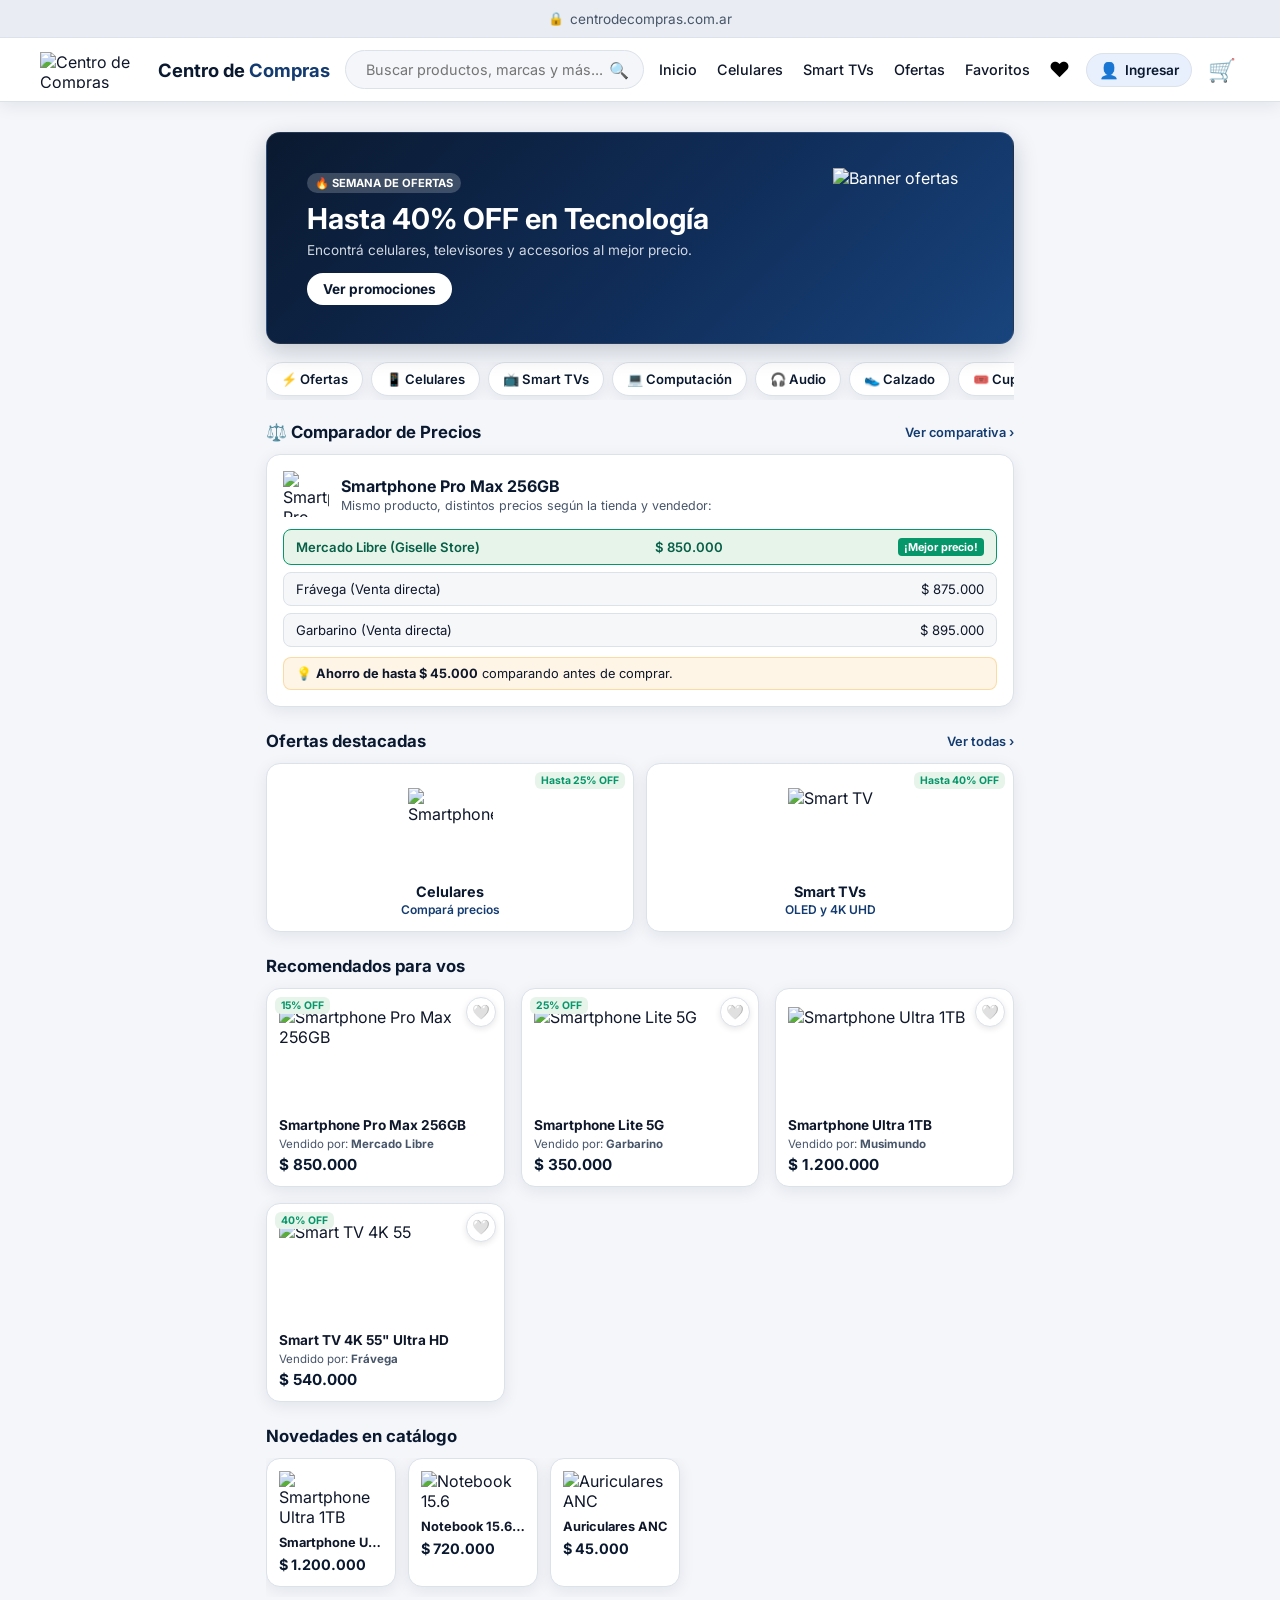
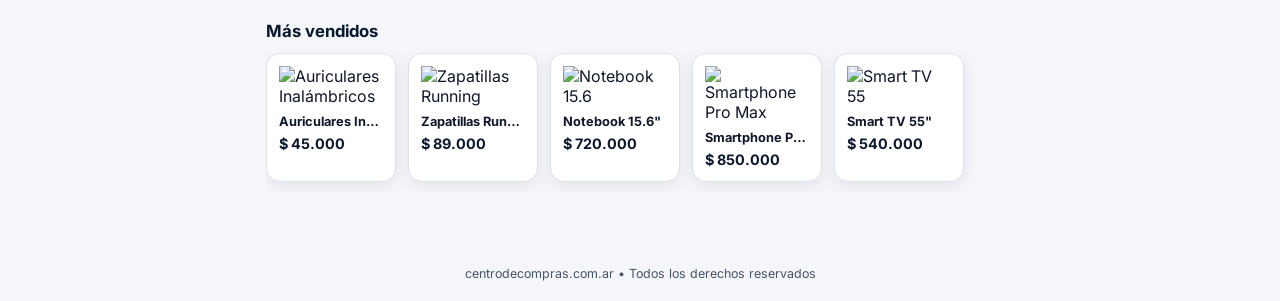
==== commit f59d4d4f: "Add files via upload" ====
--- a/index.html
+++ b/index.html
@@ -18,16 +18,16 @@
     <header id="app-header">
         <div class="header-top">
             <div class="logo" onclick="app.goTo('principal')">
-                <img src="images/Logo_Centro.png" alt="Centro de Compras" class="logo-img" onerror="if(!this.dataset.t){this.dataset.t=1;this.src='Logo_Centro.png';}">
+                <img src="../Images/Logo_Centro.png" alt="Centro de Compras" class="logo-img" onerror="if(!this.dataset.t){this.dataset.t=1;this.src='Logo_Centro.png';}">
                 <div class="logo-text">
                     <span class="text-centro">Centro de </span><span class="text-compras">Compras</span>
                 </div>
             </div>
 
             <!-- Buscador en Header para Desktop -->
-            <div class="desktop-search-container">
-                <input type="text" id="desktop-search" placeholder="Buscar productos, marcas y más..." onkeyup="if(event.key==='Enter') app.doDesktopSearch()">
-                <button class="search-action-btn" onclick="app.doDesktopSearch()">🔍</button>
+            <div class="desktop-search-container" onclick="app.openSearchWithQuery('')">
+                <input type="text" id="desktop-search" placeholder="Buscar productos, marcas y más..." onfocus="app.openSearchWithQuery(this.value)" onclick="app.openSearchWithQuery(this.value)">
+                <button class="search-action-btn" onclick="event.stopPropagation(); app.openSearchWithQuery('')">🔍</button>
             </div>
 
             <!-- Menú de navegación Desktop -->
@@ -36,10 +36,14 @@
                 <a href="javascript:void(0)" class="nav-item" onclick="app.searchCategory('celular')">Celulares</a>
                 <a href="javascript:void(0)" class="nav-item" onclick="app.searchCategory('tv')">Smart TVs</a>
                 <a href="javascript:void(0)" class="nav-item" onclick="app.filterOffers()">Ofertas</a>
+                <a href="javascript:void(0)" class="nav-item" onclick="app.goTo('favoritos')">Favoritos</a>
             </div>
 
             <!-- Acciones de usuario y carrito en Header -->
             <div class="header-user-actions">
+                <button class="icon-btn fav-btn" onclick="app.goTo('favoritos')" title="Mis Favoritos">
+                    ❤️<span class="fav-badge" id="fav-badge">0</span>
+                </button>
                 <button class="icon-btn user-btn" onclick="app.goTo('menu-usuario')" title="Mi cuenta">
                     <span class="user-avatar-mini">👤</span>
                     <span id="user-display-name" class="user-name-label">Ingresar</span>
@@ -55,10 +59,10 @@
         <!-- 1. PANTALLA PRINCIPAL (PANTALLA INICIAL ACTIVA) -->
         <section id="principal" class="screen active">
             <!-- Barra de búsqueda en Mobile -->
-            <div class="search-bar-container mobile-only">
-                <input type="text" id="main-search" placeholder="¿Qué estás buscando hoy?" onkeyup="if(event.key==='Enter') app.doSearch()">
-                <button class="btn-primary search-btn" onclick="app.doSearch()">🔍</button>
-                <button class="icon-btn cart-btn mobile-cart" onclick="app.goTo('carrito')">
+            <div class="search-bar-container mobile-only" onclick="app.openSearchWithQuery('')">
+                <input type="text" id="main-search" placeholder="¿Qué estás buscando hoy?" readonly onclick="app.openSearchWithQuery('')" onfocus="app.openSearchWithQuery('')">
+                <button class="btn-primary search-btn" onclick="event.stopPropagation(); app.openSearchWithQuery('')">🔍</button>
+                <button class="icon-btn cart-btn mobile-cart" onclick="event.stopPropagation(); app.goTo('carrito')">
                     🛒<span class="cart-badge">0</span>
                 </button>
             </div>
@@ -72,16 +76,54 @@
                     <button class="btn-hero" onclick="app.filterOffers()">Ver promociones</button>
                 </div>
                 <div class="hero-image">
-                    <img src="images/banner_ecommerce.png" alt="Banner ofertas" onerror="if(!this.dataset.t){this.dataset.t=1;this.src='banner_ecommerce.png';}">
-                </div>
-            </div>
-
-            <!-- Píldoras de Acceso Rápido -->
+                    <img src="../Images/banner_ecommerce.png" alt="Banner ofertas" onerror="if(!this.dataset.t){this.dataset.t=1;this.src='banner_ecommerce.png';}">
+                </div>
+            </div>
+
+            <!-- Píldoras de Acceso Rápido y Categorías -->
             <div class="quick-access">
                 <div class="access-pill" onclick="app.filterOffers()">⚡ Ofertas</div>
                 <div class="access-pill" onclick="app.searchCategory('celular')">📱 Celulares</div>
                 <div class="access-pill" onclick="app.searchCategory('tv')">📺 Smart TVs</div>
+                <div class="access-pill" onclick="app.searchCategory('computacion')">💻 Computación</div>
+                <div class="access-pill" onclick="app.searchCategory('audio')">🎧 Audio</div>
+                <div class="access-pill" onclick="app.searchCategory('calzado')">👟 Calzado</div>
                 <div class="access-pill" onclick="app.showCouponHelp()">🎟️ Cupones</div>
+            </div>
+
+            <!-- Módulo Comparador: Diferencias de Precios entre Tiendas -->
+            <div class="section-block price-comparison-highlight">
+                <div class="section-title-row">
+                    <h3>⚖️ Comparador de Precios</h3>
+                    <span class="view-more" onclick="app.showProductDetail('smartphone-pro')">Ver comparativa ›</span>
+                </div>
+                <div class="comparison-banner-box">
+                    <div class="comparison-banner-header">
+                        <img src="../Images/smartphone_product.png" alt="Smartphone Pro Max" class="comp-mini-img">
+                        <div>
+                            <h4>Smartphone Pro Max 256GB</h4>
+                            <p class="comp-subtitle">Mismo producto, distintos precios según la tienda y vendedor:</p>
+                        </div>
+                    </div>
+                    <div class="comp-stores-preview">
+                        <div class="comp-store-badge best-deal">
+                            <span class="store-name">Mercado Libre (Giselle Store)</span>
+                            <span class="store-price">$ 850.000</span>
+                            <span class="deal-tag">¡Mejor precio!</span>
+                        </div>
+                        <div class="comp-store-badge">
+                            <span class="store-name">Frávega (Venta directa)</span>
+                            <span class="store-price">$ 875.000</span>
+                        </div>
+                        <div class="comp-store-badge">
+                            <span class="store-name">Garbarino (Venta directa)</span>
+                            <span class="store-price">$ 895.000</span>
+                        </div>
+                    </div>
+                    <div class="comp-savings-note">
+                        💡 <strong>Ahorro de hasta $ 45.000</strong> comparando antes de comprar.
+                    </div>
+                </div>
             </div>
 
             <!-- Sección Ofertas Destacadas -->
@@ -93,7 +135,7 @@
                 <div class="featured-cards">
                     <div class="card featured-card" onclick="app.searchCategory('celular')">
                         <span class="discount-pill">Hasta 25% OFF</span>
-                        <img src="images/smartphone_product.png" alt="Smartphone" onerror="if(!this.dataset.t){this.dataset.t=1;this.src='smartphone_product.png';}">
+                        <img src="../Images/smartphone_product.png" alt="Smartphone" onerror="if(!this.dataset.t){this.dataset.t=1;this.src='smartphone_product.png';}">
                         <div class="card-info">
                             <h3>Celulares</h3>
                             <p>Compará precios</p>
@@ -101,12 +143,42 @@
                     </div>
                     <div class="card featured-card" onclick="app.searchCategory('tv')">
                         <span class="discount-pill">Hasta 40% OFF</span>
-                        <img src="images/smart_tv_product.png" alt="Smart TV" onerror="if(!this.dataset.t){this.dataset.t=1;this.src='smart_tv_product.png';}">
+                        <img src="../Images/smart_tv_product.png" alt="Smart TV" onerror="if(!this.dataset.t){this.dataset.t=1;this.src='smart_tv_product.png';}">
                         <div class="card-info">
                             <h3>Smart TVs</h3>
                             <p>OLED y 4K UHD</p>
                         </div>
                     </div>
+                </div>
+            </div>
+
+            <!-- Sección Recomendados para vos -->
+            <div class="section-block">
+                <div class="section-title-row">
+                    <h3>Recomendados para vos</h3>
+                </div>
+                <div class="grid-products" id="recommended-products-list">
+                    <!-- Rellenado con JS -->
+                </div>
+            </div>
+
+            <!-- Sección Novedades -->
+            <div class="section-block">
+                <div class="section-title-row">
+                    <h3>Novedades en catálogo</h3>
+                </div>
+                <div class="horizontal-scroll" id="novelties-list">
+                    <!-- Rellenado con JS -->
+                </div>
+            </div>
+
+            <!-- Sección Vistos Recientemente (Visible si hay historial) -->
+            <div class="section-block hidden" id="recent-views-section">
+                <div class="section-title-row">
+                    <h3>Vistos recientemente</h3>
+                </div>
+                <div class="horizontal-scroll" id="recent-views-list">
+                    <!-- Rellenado con JS -->
                 </div>
             </div>
 
@@ -129,7 +201,7 @@
             </div>
             <div class="login-container">
                 <div class="logo large">
-                    <img src="images/Logo_Centro.png" alt="Centro de Compras" class="login-logo-img" onerror="if(!this.dataset.t){this.dataset.t=1;this.src='Logo_Centro.png';}">
+                    <img src="../Images/Logo_Centro.png" alt="Centro de Compras" class="login-logo-img" onerror="if(!this.dataset.t){this.dataset.t=1;this.src='Logo_Centro.png';}">
                     <div class="logo-text">
                         <span class="text-centro">Centro de </span><span class="text-compras">Compras</span>
                     </div>
@@ -155,22 +227,31 @@
             <div class="search-header">
                 <button class="back-btn" onclick="app.goTo('principal')">←</button>
                 <div class="search-input-wrapper">
-                    <input type="text" id="active-search" value="" readonly>
-                </div>
+                    <input type="text" id="active-search" placeholder="Buscar productos, tiendas o categorías..." oninput="app.onSearchInput(this.value)" onkeyup="if(event.key==='Enter') app.doActiveSearch()" autocomplete="off">
+                    <button class="search-clear-btn hidden" id="search-clear-btn" onclick="app.clearSearchInput()">✕</button>
+                </div>
+                <button class="btn-primary search-action-inline" onclick="app.doActiveSearch()">Buscar</button>
                 <button class="icon-btn cart-btn mobile-cart" onclick="app.goTo('carrito')">🛒<span class="cart-badge">0</span></button>
             </div>
+
+            <!-- Panel de Asistencia: Sugerencias, Historial y Populares -->
+            <div id="search-assist-panel" class="search-assist-panel">
+                <!-- Se llena dinámicamente con JS -->
+            </div>
             
-            <div class="filter-controls">
-                <select id="sort-select" onchange="app.renderSearchResults()">
-                    <option value="relevancia">Relevancia</option>
-                    <option value="menor-precio">Menor precio</option>
-                    <option value="mayor-precio">Mayor precio</option>
-                </select>
-                <label class="free-shipping-toggle">
-                    <input type="checkbox" id="free-shipping-cb" onchange="app.renderSearchResults()"> Envío gratis
-                </label>
-            </div>
-            <div class="search-results" id="search-results-list"></div>
+            <div id="search-results-area">
+                <div class="filter-controls">
+                    <select id="sort-select" onchange="app.renderSearchResults()">
+                        <option value="relevancia">Relevancia</option>
+                        <option value="menor-precio">Menor precio</option>
+                        <option value="mayor-precio">Mayor precio</option>
+                    </select>
+                    <label class="free-shipping-toggle">
+                        <input type="checkbox" id="free-shipping-cb" onchange="app.renderSearchResults()"> Envío gratis
+                    </label>
+                </div>
+                <div class="search-results" id="search-results-list"></div>
+            </div>
         </section>
 
         <!-- 4. PANTALLA DETALLE DE PRODUCTO -->
@@ -307,7 +388,31 @@
                     </div>
                 </div>
             </div>
-            <button class="btn-primary full-width mt-auto" onclick="app.processPayment()">Finalizar Compra</button>
+
+            <!-- Opciones específicas cuando se elige Efectivo / Transferencia -->
+            <div id="transfer-options-form" class="mt-20 hidden">
+                <div class="transfer-choice-card">
+                    <h4 style="margin-bottom:8px; font-size:0.95rem;">Elegí cómo querés transferir:</h4>
+                    <div class="options-list">
+                        <label class="option-card" onclick="app.setTransferChoice('mercadopago')">
+                            <input type="radio" name="sub-transfer-method" id="transfer-radio-mp" value="mercadopago" checked>
+                            <div class="option-details">
+                                <h4>⚡ Mercado Pago (Demostración interactiva)</h4>
+                                <p>Simulación con dinero en cuenta y acreditación instantánea sin cobro real.</p>
+                            </div>
+                        </label>
+                        <label class="option-card" onclick="app.setTransferChoice('banco')">
+                            <input type="radio" name="sub-transfer-method" id="transfer-radio-banco" value="banco">
+                            <div class="option-details">
+                                <h4>🏦 Transferencia Bancaria Directa</h4>
+                                <p>CBU / Alias oficial con comprobante bancario.</p>
+                            </div>
+                        </label>
+                    </div>
+                </div>
+            </div>
+
+            <button class="btn-primary full-width mt-auto" id="btn-pay-action" onclick="app.processPayment()">Finalizar Compra</button>
         </section>
 
         <!-- 9. PANTALLA COMPROBANTE -->
@@ -452,6 +557,56 @@
             <div id="user-auth-action-area" class="mt-20"></div>
         </section>
 
+        <!-- 17. PANTALLA MI CUENTA Y PERFIL -->
+        <section id="mi-cuenta" class="screen">
+            <div class="header-title">
+                <button class="back-btn" onclick="app.goTo('menu-usuario')">←</button>
+                <h2>Mi Perfil y Cuenta</h2>
+            </div>
+
+            <div class="profile-card-container">
+                <div class="profile-avatar-center">
+                    <div class="profile-avatar-preview" id="profile-avatar-display">👤</div>
+                    <span class="account-verified-pill">✓ Cuenta Verificada</span>
+                    <p style="font-size:0.82rem; color:var(--text-light); margin-top:8px;">Seleccioná tu foto o avatar de perfil:</p>
+                    
+                    <div class="avatar-picker-row" id="avatar-picker-list">
+                        <button type="button" class="avatar-option active" onclick="app.selectAvatar('👤')">👤</button>
+                        <button type="button" class="avatar-option" onclick="app.selectAvatar('👩‍💼')">👩‍💼</button>
+                        <button type="button" class="avatar-option" onclick="app.selectAvatar('👨‍💻')">👨‍💻</button>
+                        <button type="button" class="avatar-option" onclick="app.selectAvatar('🦊')">🦊</button>
+                        <button type="button" class="avatar-option" onclick="app.selectAvatar('⚡')">⚡</button>
+                        <button type="button" class="avatar-option" onclick="app.selectAvatar('🚀')">🚀</button>
+                        <button type="button" class="avatar-option" onclick="app.selectAvatar('⭐')">⭐</button>
+                    </div>
+                </div>
+
+                <form id="profile-form" onsubmit="event.preventDefault(); app.saveUserProfile();" class="mt-20">
+                    <div class="form-group">
+                        <label for="profile-name">Nombre de usuario</label>
+                        <input type="text" id="profile-name" placeholder="Tu nombre o apodo" required>
+                    </div>
+
+                    <div class="form-group">
+                        <label for="profile-email">Correo electrónico</label>
+                        <input type="email" id="profile-email" placeholder="tu@correo.com" required>
+                    </div>
+
+                    <div class="form-group">
+                        <label for="profile-phone">Teléfono / Celular</label>
+                        <input type="tel" id="profile-phone" placeholder="Ej: +54 9 11 2345-6789">
+                    </div>
+
+                    <div class="form-group">
+                        <label for="profile-location">Ciudad o Provincia</label>
+                        <input type="text" id="profile-location" placeholder="Ej: Buenos Aires, Argentina">
+                    </div>
+
+                    <button type="submit" class="btn-primary full-width mt-10">Guardar cambios</button>
+                </form>
+            </div>
+        </section>
+
         <!-- 12. PANTALLA CONFIGURACIÓN DE TEMAS -->
         <section id="configuracion" class="screen">
             <div class="header-title">
@@ -491,6 +646,129 @@
             </div>
 
             <button class="btn-primary full-width mt-auto" onclick="app.goTo('menu-usuario')">Listo</button>
+        </section>
+
+        <!-- 13. PANTALLA PERFIL DEL VENDEDOR -->
+        <section id="perfil-vendedor" class="screen">
+            <div class="header-title">
+                <button class="back-btn" onclick="app.goBackFromSellerProfile()">←</button>
+                <h2>Perfil del Vendedor</h2>
+            </div>
+            <div id="seller-profile-content">
+                <!-- Se llena dinámicamente con JS -->
+            </div>
+        </section>
+
+        <!-- 14. PANTALLA FAVORITOS -->
+        <section id="favoritos" class="screen">
+            <div class="header-title">
+                <button class="back-btn" onclick="app.goTo('principal')">←</button>
+                <h2>Mis Favoritos ❤️</h2>
+            </div>
+            <div id="favorites-content">
+                <!-- Se llena dinámicamente con JS -->
+            </div>
+        </section>
+
+        <!-- 15. PANTALLA SIMULACIÓN MERCADO PAGO -->
+        <section id="mp-simulation" class="screen">
+            <div class="mp-demo-container">
+                <div class="mp-demo-badge">DEMOSTRACIÓN INTERACTIVA • SIN COBRO REAL</div>
+                <div class="mp-header">
+                    <div class="mp-logo-pill">⚡ Mercado Pago</div>
+                    <span class="mp-sub">Centro de Compras</span>
+                </div>
+
+                <!-- Estado 1: Resumen y confirmación -->
+                <div id="mp-step-confirm" class="mp-step">
+                    <div class="mp-card">
+                        <span class="mp-card-label">Resumen de la operación</span>
+                        <div class="mp-row">
+                            <span>Comercio:</span>
+                            <strong>Centro de Compras</strong>
+                        </div>
+                        <div class="mp-row">
+                            <span>N° Pedido:</span>
+                            <strong id="mp-order-id">#00000</strong>
+                        </div>
+                        <div class="mp-row">
+                            <span>Medio:</span>
+                            <span>Dinero en cuenta / Débito virtual</span>
+                        </div>
+                        <div class="divider"></div>
+                        <div class="mp-row total">
+                            <span>Total a pagar:</span>
+                            <strong id="mp-total-amount">$ 0</strong>
+                        </div>
+                    </div>
+
+                    <div class="mp-actions mt-20">
+                        <button class="btn-mp-confirm full-width" onclick="app.executeMPSimulation()">Confirmar pago</button>
+                        <button class="btn-mp-cancel full-width mt-10" onclick="app.simulateMPFailure()">Simular pago cancelado / rechazar</button>
+                        <button class="btn-mp-link full-width mt-10" onclick="app.cancelMPSimulation()">Volver a métodos de pago</button>
+                    </div>
+                </div>
+
+                <!-- Estado 2: Animación de procesamiento -->
+                <div id="mp-step-processing" class="mp-step hidden">
+                    <div class="mp-processing-box">
+                        <div class="mp-spinner"></div>
+                        <h3>Procesando pago...</h3>
+                        <p>Validando la transferencia simulada con Mercado Pago</p>
+                    </div>
+                </div>
+
+                <!-- Estado 3: Resultado Aprobado -->
+                <div id="mp-step-success" class="mp-step hidden">
+                    <div class="mp-result-box success">
+                        <div class="mp-icon-circle">✓</div>
+                        <h3>¡Pago confirmado!</h3>
+                        <p class="mp-result-sub">Tu transferencia fue acreditada con éxito.</p>
+                        <div class="mp-result-details">
+                            <div class="mp-row">
+                                <span>Importe abonado:</span>
+                                <strong id="mp-success-total">$ 0</strong>
+                            </div>
+                            <div class="mp-row">
+                                <span>Fecha:</span>
+                                <span id="mp-success-date">--/--/----</span>
+                            </div>
+                            <div class="mp-row">
+                                <span>Comprobante ficticio:</span>
+                                <strong id="mp-success-code">MP-00000000</strong>
+                            </div>
+                        </div>
+                        <div class="mp-actions mt-20">
+                            <button class="btn-primary full-width" onclick="app.finishMPCheckout()">Ver comprobante oficial</button>
+                            <button class="btn-secondary full-width mt-10" onclick="app.goTo('seguimiento')">Ver seguimiento del pedido</button>
+                        </div>
+                    </div>
+                </div>
+
+                <!-- Estado 4: Resultado Cancelado -->
+                <div id="mp-step-failure" class="mp-step hidden">
+                    <div class="mp-result-box failure">
+                        <div class="mp-icon-circle fail">✕</div>
+                        <h3>Operación no completada</h3>
+                        <p class="mp-result-sub">La transferencia simulada fue cancelada o rechazada.</p>
+                        <div class="mp-actions mt-20">
+                            <button class="btn-primary full-width" onclick="app.resetMPSimulation()">Reintentar operación</button>
+                            <button class="btn-secondary full-width mt-10" onclick="app.goTo('pago')">Cambiar medio de pago</button>
+                        </div>
+                    </div>
+                </div>
+            </div>
+        </section>
+
+        <!-- 16. PANTALLA MIS COMPRAS -->
+        <section id="mis-compras" class="screen">
+            <div class="header-title">
+                <button class="back-btn" onclick="app.goTo('menu-usuario')">←</button>
+                <h2>Mis Compras</h2>
+            </div>
+            <div id="purchases-content">
+                <!-- Se llena dinámicamente con JS -->
+            </div>
         </section>
 
         <footer id="app-footer">
--- a/style.css
+++ b/style.css
@@ -1,568 +1,1568 @@
-:root {
-    --primary: #2b2a5a;
-    --accent: #6d5ce7;
-    --bg: #f3f1fd;
-    --white: #ffffff;
-    --text-dark: #333333;
-    --text-light: #777777;
-    --border: #e0e0e0;
-    --success: #00b894;
-    --radius: 16px;
-    --shadow: 0 4px 12px rgba(0,0,0,0.05);
-}
-* {
-    margin: 0;
-    padding: 0;
-    box-sizing: border-box;
-    font-family: 'Inter', sans-serif;
-}
-body {
-    background-color: var(--bg);
-    color: var(--text-dark);
-    display: flex;
-    flex-direction: column;
-    min-height: 100vh;
-    padding-top: 38px;
-}
-#simulated-browser-bar {
-    position: fixed;
-    top: 0;
-    left: 0;
-    right: 0;
-    height: 38px;
-    background: #f1f3f4;
-    border-bottom: 1px solid #dadce0;
-    display: flex;
-    justify-content: center;
-    align-items: center;
-    gap: 6px;
-    font-size: 0.85rem;
-    color: #5f6368;
-    z-index: 200;
-}
-.browser-lock { font-size: 0.8rem; }
-/* Typography & Base */
-h1, h2, h3, h4 { color: var(--primary); }
-a { text-decoration: none; color: inherit; }
-button { cursor: pointer; border: none; font-family: inherit; }
-input, select { font-family: inherit; }
-/* Utilities */
-.hidden { display: none !important; }
-.mt-20 { margin-top: 20px; }
-.mt-auto { margin-top: auto; }
-.full-width { width: 100%; }
-/* Layout Structure */
-#app-container {
-    flex: 1;
-    display: flex;
-    flex-direction: column;
-    width: 100%;
-    max-width: 390px; /* Mobile first max-width */
-    margin: 0 auto;
-    background-color: var(--bg);
-    position: relative;
-    padding-bottom: 70px; /* Space for bottom nav */
-}
-/* Screens */
-.screen {
-    display: none;
-    flex-direction: column;
-    padding: 20px;
-    height: 100%;
-    animation: fadeIn 0.3s ease;
-}
-.screen.active {
-    display: flex;
-}
-@keyframes fadeIn {
-    from { opacity: 0; transform: translateY(10px); }
-    to { opacity: 1; transform: translateY(0); }
-}
-/* Logo */
-.logo {
-    display: flex;
-    align-items: center;
-    font-weight: 700;
-    font-size: 1.2rem;
-}
-.logo.large {
-    font-size: 2rem;
-    justify-content: center;
-    margin-bottom: 40px;
-}
-.logo .text-centro { color: var(--primary); margin-left: 8px;}
-.logo .text-compras { color: var(--accent); margin-left: 4px; }
-/* Header & Nav */
-#app-header {
-    background: var(--white);
-    padding: 15px 20px;
-    box-shadow: var(--shadow);
-    position: sticky;
-    top: 38px;
-    z-index: 100;
-}
-.header-top {
-    display: flex;
-    justify-content: space-between;
-    align-items: center;
-    max-width: 1200px;
-    margin: 0 auto;
-}
-.desktop-nav { display: none; }
-#bottom-nav {
-    position: fixed;
-    bottom: 0;
-    left: 0;
-    right: 0;
-    background: var(--white);
-    display: flex;
-    justify-content: space-around;
-    padding: 10px 0;
-    box-shadow: 0 -2px 10px rgba(0,0,0,0.05);
-    z-index: 100;
-}
-.nav-item {
-    display: flex;
-    flex-direction: column;
-    align-items: center;
-    color: var(--text-light);
-    font-size: 0.8rem;
-    transition: color 0.2s;
-}
-.nav-item.active { color: var(--accent); }
-.nav-icon { font-size: 1.5rem; margin-bottom: 4px; }
-/* Buttons */
-.btn-primary {
-    background-color: var(--accent);
-    color: var(--white);
-    padding: 14px 24px;
-    border-radius: var(--radius);
-    font-weight: 600;
-    font-size: 1rem;
-    transition: background-color 0.2s, transform 0.1s;
-    text-align: center;
-}
-.btn-primary:hover { background-color: #5a4bcf; transform: scale(0.98); }
-.btn-secondary {
-    background-color: transparent;
-    color: var(--accent);
-    padding: 14px 24px;
-    border-radius: var(--radius);
-    font-weight: 600;
-    font-size: 1rem;
-    border: 2px solid var(--accent);
-    transition: background-color 0.2s;
-    text-align: center;
-}
-.btn-secondary:hover { background-color: rgba(109, 92, 231, 0.1); }
-.icon-btn {
-    background: transparent;
-    font-size: 1.5rem;
-    position: relative;
-}
-.desktop-cart { display: none; }
-.cart-badge {
-    position: absolute;
-    top: -5px;
-    right: -5px;
-    background: var(--accent);
-    color: white;
-    font-size: 0.7rem;
-    font-weight: bold;
-    border-radius: 50%;
-    width: 18px;
-    height: 18px;
-    display: flex;
-    align-items: center;
-    justify-content: center;
-}
-/* Forms */
-.form-group {
-    margin-bottom: 20px;
-    display: flex;
-    flex-direction: column;
-}
-.form-group label {
-    font-size: 0.9rem;
-    font-weight: 600;
-    margin-bottom: 8px;
-    color: var(--primary);
-}
-.form-group input {
-    padding: 14px;
-    border: 1px solid var(--border);
-    border-radius: var(--radius);
-    font-size: 1rem;
-    outline: none;
-    transition: border-color 0.2s;
-}
-.form-group input:focus { border-color: var(--accent); }
-/* Login */
-#login { justify-content: center; }
-.login-container {
-    background: var(--white);
-    padding: 30px 20px;
-    border-radius: var(--radius);
-    box-shadow: var(--shadow);
-}
-#login-form { display: flex; flex-direction: column; }
-#login-form .btn-primary { margin-top: 10px; }
-/* Principal */
-.search-bar-container {
-    display: flex;
-    align-items: center;
-    gap: 10px;
-    margin-bottom: 20px;
-}
-.search-bar-container input {
-    flex: 1;
-    padding: 12px 16px;
-    border-radius: var(--radius);
-    border: 1px solid var(--border);
-    background: var(--white);
-    outline: none;
-}
-.banner {
-    background: var(--primary);
-    border-radius: var(--radius);
-    padding: 20px;
-    display: flex;
-    align-items: center;
-    color: var(--white);
-    margin-bottom: 20px;
-    overflow: hidden;
-    position: relative;
-}
-.banner-text { flex: 1; z-index: 2; }
-.banner h2 { color: var(--white); font-size: 1.1rem; margin-bottom: 8px; }
-.banner p { font-size: 0.85rem; opacity: 0.9; }
-.banner-img {
-    width: 80px;
-    height: 80px;
-    z-index: 2;
-}
-.banner-img img {
-    width: 100%;
-    height: 100%;
-    object-fit: contain;
-    border-radius: 8px;
-}
-.quick-access {
-    display: flex;
-    gap: 10px;
-    margin-bottom: 20px;
-}
-.access-pill {
-    background: var(--white);
-    padding: 8px 16px;
-    border-radius: 20px;
-    font-size: 0.85rem;
-    font-weight: 600;
-    color: var(--primary);
-    box-shadow: var(--shadow);
-    flex: 1;
-    text-align: center;
-    cursor: pointer;
-}
-.access-pill:hover { background: var(--accent); color: var(--white); }
-.featured-cards {
-    display: flex;
-    gap: 15px;
-    margin-bottom: 30px;
-}
-.featured-card {
-    flex: 1;
-    background: var(--white);
-    border-radius: var(--radius);
-    padding: 15px;
-    box-shadow: var(--shadow);
-    display: flex;
-    flex-direction: column;
-    align-items: center;
-    cursor: pointer;
-    transition: transform 0.2s;
-}
-.featured-card:hover { transform: translateY(-5px); }
-.featured-card img {
-    width: 80px;
-    height: 80px;
-    object-fit: contain;
-    margin-bottom: 10px;
-}
-.card-info h3 { font-size: 0.9rem; margin-bottom: 4px; text-align: center; }
-.card-info p { font-size: 0.75rem; color: var(--accent); font-weight: 600; text-align: center; }
-.best-sellers h3 { margin-bottom: 15px; }
-.horizontal-scroll {
-    display: flex;
-    gap: 15px;
-    overflow-x: auto;
-    padding-bottom: 15px;
-    /* Hide scrollbar */
-    scrollbar-width: none;
-}
-.horizontal-scroll::-webkit-scrollbar { display: none; }
-.product-card {
-    min-width: 120px;
-    background: var(--white);
-    border-radius: var(--radius);
-    padding: 10px;
-    box-shadow: var(--shadow);
-    cursor: pointer;
-}
-.product-card img { width: 100%; height: 100px; object-fit: contain; margin-bottom: 10px; }
-.product-card h4 { font-size: 0.8rem; margin-bottom: 5px; color: var(--text-dark); }
-.product-card .price { font-weight: 700; color: var(--primary); }
-/* Búsqueda */
-.search-header {
-    display: flex;
-    gap: 10px;
-    align-items: center;
-    margin-bottom: 15px;
-}
-.back-btn { font-size: 1.5rem; background: transparent; color: var(--primary); padding: 5px; }
-.search-input-wrapper { flex: 1; }
-.search-input-wrapper input { width: 100%; padding: 10px; border-radius: var(--radius); border: 1px solid var(--border); }
-.search-results { display: flex; flex-direction: column; gap: 15px; }
-.result-item {
-    background: var(--white);
-    border-radius: var(--radius);
-    padding: 15px;
-    box-shadow: var(--shadow);
-    display: flex;
-    gap: 15px;
-}
-.result-item-img { width: 80px; height: 80px; object-fit: contain; }
-.result-item-info { flex: 1; }
-.result-item-info h3 { font-size: 0.95rem; margin-bottom: 5px; }
-.price-desde { font-size: 0.85rem; color: var(--text-light); }
-.price-desde strong { font-size: 1.1rem; color: var(--primary); }
-/* Detalle Producto */
-.features-table {
-    width: 100%;
-    border-collapse: collapse;
-    margin: 15px 0;
-    font-size: 0.85rem;
-    background: var(--white);
-    border-radius: 8px;
-    overflow: hidden;
-}
-.features-table tr { border-bottom: 1px solid var(--border); }
-.features-table tr:last-child { border-bottom: none; }
-.features-table td { padding: 10px 15px; }
-.features-table td:first-child { font-weight: 600; color: var(--text-dark); width: 45%; background: var(--bg); }
-.rating { color: #f39c12; }
-.store-list { border-top: 1px solid var(--border); padding-top: 10px; display: flex; flex-direction: column; gap: 10px; }
-.store-option {
-    display: flex;
-    justify-content: space-between;
-    align-items: center;
-    padding: 12px;
-    background: var(--white);
-    border-radius: 8px;
-    box-shadow: var(--shadow);
-}
-.store-info h4 { font-size: 0.9rem; color: var(--text-dark); margin-bottom: 2px;}
-.store-info .tag { font-size: 0.7rem; color: var(--success); font-weight: 600; background: #e0f2f1; padding: 2px 6px; border-radius: 4px; }
-.store-price { text-align: right; }
-.store-price .price { font-weight: 700; color: var(--primary); display: block; margin-bottom: 4px; }
-.btn-sm { background: var(--accent); color: white; padding: 6px 12px; border-radius: 8px; font-size: 0.8rem; font-weight: 600; }
-/* Carrito */
-.header-title { display: flex; align-items: center; gap: 15px; margin-bottom: 25px; }
-.cart-item {
-    background: var(--white);
-    border-radius: var(--radius);
-    padding: 15px;
-    display: flex;
-    gap: 15px;
-    margin-bottom: 20px;
-    box-shadow: var(--shadow);
-    position: relative;
-}
-.remove-item-btn {
-    position: absolute;
-    top: -8px;
-    right: -8px;
-    background: #ff7675;
-    color: white;
-    border: none;
-    border-radius: 50%;
-    width: 24px;
-    height: 24px;
-    font-size: 14px;
-    font-weight: bold;
-    display: flex;
-    align-items: center;
-    justify-content: center;
-    cursor: pointer;
-    box-shadow: var(--shadow);
-    opacity: 0;
-    transition: opacity 0.2s, transform 0.2s, background 0.2s;
-    z-index: 10;
-}
-.cart-item:hover .remove-item-btn {
-    opacity: 1;
-}
-.remove-item-btn:hover {
-    transform: scale(1.1);
-    background: #d63031;
-}
-/* En mobile mostramos el botón siempre visible */
-@media (max-width: 767px) {
-    .remove-item-btn {
-        opacity: 1;
-    }
-}
-.cart-item img { width: 80px; height: 80px; object-fit: contain; }
-.cart-item-details { flex: 1; }
-.cart-item-details h3 { font-size: 1rem; margin-bottom: 5px; }
-.cart-item-details .store { font-size: 0.8rem; color: var(--text-light); margin-bottom: 5px; }
-.cart-item-details .price { font-weight: 700; color: var(--primary); font-size: 1.1rem; }
-.cart-summary {
-    background: var(--white);
-    border-radius: var(--radius);
-    padding: 20px;
-    margin-bottom: 20px;
-}
-.summary-row { display: flex; justify-content: space-between; margin-bottom: 10px; font-size: 0.9rem; }
-.summary-row.total { font-weight: 700; font-size: 1.2rem; border-top: 1px solid var(--border); padding-top: 10px; margin-top: 10px; color: var(--primary); }
-.cart-actions { display: flex; flex-direction: column; gap: 10px; margin-top: auto; }
-/* Options (Garantía, Dirección, Pago) */
-.options-list { display: flex; flex-direction: column; gap: 15px; }
-.option-card {
-    display: flex;
-    align-items: center;
-    background: var(--white);
-    padding: 15px;
-    border-radius: var(--radius);
-    border: 2px solid transparent;
-    cursor: pointer;
-    box-shadow: var(--shadow);
-    transition: border-color 0.2s;
-}
-.option-card:has(input:checked) { border-color: var(--accent); }
-.option-card input { margin-right: 15px; accent-color: var(--accent); width: 18px; height: 18px; }
-.option-details h4 { font-size: 1rem; color: var(--text-dark); margin-bottom: 4px; }
-.option-details p { font-size: 0.85rem; color: var(--text-light); }
-/* Comprobante */
-.receipt-card {
-    background: var(--white);
-    border-radius: var(--radius);
-    padding: 25px 20px;
-    box-shadow: var(--shadow);
-    text-align: center;
-}
-.receipt-header { margin-bottom: 20px; }
-.receipt-header h3 { color: var(--success); font-size: 1.5rem; margin-bottom: 5px; }
-.receipt-header p { color: var(--text-light); font-size: 0.9rem; }
-.receipt-body { text-align: left; }
-.receipt-row { display: flex; justify-content: space-between; margin-bottom: 12px; font-size: 0.95rem; }
-.receipt-row span { color: var(--text-light); }
-.receipt-row strong { color: var(--text-dark); text-align: right; max-width: 60%; }
-.divider { height: 1px; background: var(--border); margin: 15px 0; }
-/* Footer */
-#app-footer {
-    text-align: center;
-    padding: 25px;
-    font-size: 0.8rem;
-    color: var(--text-light);
-    margin-top: auto;
-}
-/* Seguimiento */
-.tracking-info {
-    background: var(--white);
-    padding: 15px;
-    border-radius: var(--radius);
-    margin-bottom: 25px;
-    box-shadow: var(--shadow);
-}
-.tracking-info h3 { font-size: 1rem; margin-bottom: 5px; }
-.tracking-info p { font-size: 0.85rem; color: var(--text-light); }
-.timeline { padding: 10px 0 10px 20px; }
-.timeline-item {
-    position: relative;
-    padding-left: 30px;
-    padding-bottom: 30px;
-}
-.timeline-item:last-child { padding-bottom: 0; }
-.timeline-item::before {
-    content: '';
-    position: absolute;
-    left: 10px;
-    top: 25px;
-    bottom: -5px;
-    width: 2px;
-    background: var(--border);
-}
-.timeline-item:last-child::before { display: none; }
-.timeline-dot {
-    position: absolute;
-    left: 0;
-    top: 0;
-    width: 22px;
-    height: 22px;
-    border-radius: 50%;
-    background: var(--border);
-    display: flex;
-    align-items: center;
-    justify-content: center;
-    color: white;
-    font-size: 12px;
-    z-index: 2;
-}
-.timeline-item.completed .timeline-dot { background: var(--success); }
-.timeline-item.completed::before { background: var(--success); }
-.timeline-item.active .timeline-dot { background: var(--accent); box-shadow: 0 0 0 4px rgba(109, 92, 231, 0.2); }
-.timeline-content h4 { font-size: 1rem; color: var(--text-dark); margin-bottom: 5px; }
-.timeline-content p { font-size: 0.85rem; color: var(--text-light); }
-.timeline-item:not(.completed):not(.active) .timeline-content { opacity: 0.5; }
-/* Notification */
-.notification {
-    position: fixed;
-    top: 20px;
-    left: 50%;
-    transform: translateX(-50%);
-    background: var(--primary);
-    color: white;
-    padding: 12px 24px;
-    border-radius: 30px;
-    font-size: 0.9rem;
-    z-index: 1000;
-    box-shadow: 0 4px 12px rgba(0,0,0,0.15);
-    transition: opacity 0.3s;
-}
-/* Responsive Desktop ( > 768px ) */
-@media (min-width: 768px) {
-    #app-container {
-        max-width: 1200px;
-        padding-bottom: 0; /* No bottom nav */
-    }
-    #bottom-nav { display: none !important; }
-    
-    #app-header:not(.hidden) { display: block !important; }
-    .desktop-nav {
-        display: flex;
-        gap: 30px;
-    }
-    .desktop-nav .nav-item {
-        flex-direction: row;
-        font-size: 1rem;
-        font-weight: 500;
-    }
-    
-    .mobile-cart { display: none; }
-    .desktop-cart { display: flex; }
-    
-    .screen { max-width: 800px; margin: 0 auto; width: 100%; padding: 40px 20px; }
-    .login-container { max-width: 400px; margin: 0 auto; width: 100%; }
-    
-    .featured-cards { gap: 30px; }
-    .featured-card img { width: 120px; height: 120px; }
-    
-    .cart-actions { flex-direction: row; justify-content: flex-end; }
-    .cart-actions button { width: auto; min-width: 200px; }
-    
-    .options-list { display: grid; grid-template-columns: repeat(auto-fit, minmax(250px, 1fr)); gap: 20px; }
-    .receipt-card { max-width: 500px; margin: 0 auto; width: 100%; }
-    .timeline { max-width: 500px; margin: 0 auto; }
-}
-
+/* ========================================================
+   VARIABLES DE TEMA: AZUL MARINO, BLANCO Y NEGRO (SIN VIOLETAS)
+   ======================================================== */
+:root {
+    --primary: #0a192f;        /* Azul marino profundo */
+    --accent: #133b70;         /* Azul marino institucional para botones y acciones */
+    --accent-hover: #0c2547;   /* Azul marino oscuro para hover */
+    --bg: #f4f6fa;             /* Fondo claro limpio y luminoso */
+    --card-bg: #ffffff;        /* Fondo blanco para tarjetas y contenedores */
+    --white: #ffffff;
+    --text-dark: #0f172a;      /* Texto principal negro/antracita para máxima lectura */
+    --text-light: #475569;     /* Texto secundario gris neutro */
+    --border: #dbe2ea;         /* Bordes definidos y sutiles */
+    --success: #059669;
+    --danger: #dc2626;
+    --radius: 14px;
+    --shadow: 0 4px 16px rgba(10, 25, 47, 0.08);
+}
+
+/* TEMA OSCURO (AZUL MARINO Y NEGRO) */
+[data-theme="dark"] {
+    --primary: #ffffff;
+    --accent: #133b70;         /* Exactamente el mismo azul marino que en tema claro */
+    --accent-hover: #1a4785;   /* Azul marino para hover */
+    --bg: #070d18;             /* Fondo general azul marino muy oscuro */
+    --card-bg: #0e1828;        /* Tarjetas en azul marino noche */
+    --white: #0e1828;
+    --text-dark: #f8fafc;      /* Texto blanco puro */
+    --text-light: #94a3b8;     /* Texto gris claro */
+    --border: #1b2a40;         /* Bordes azul marino oscuro */
+    --shadow: 0 4px 16px rgba(0, 0, 0, 0.5);
+}
+
+* {
+    margin: 0;
+    padding: 0;
+    box-sizing: border-box;
+    font-family: 'Inter', sans-serif;
+}
+
+body {
+    background-color: var(--bg);
+    color: var(--text-dark);
+    display: flex;
+    flex-direction: column;
+    min-height: 100vh;
+    padding-top: 38px;
+    transition: background-color 0.25s ease, color 0.25s ease;
+}
+
+/* Barra de navegador simulada */
+#simulated-browser-bar {
+    position: fixed;
+    top: 0;
+    left: 0;
+    right: 0;
+    height: 38px;
+    background: #e9edf3;
+    border-bottom: 1px solid var(--border);
+    display: flex;
+    justify-content: center;
+    align-items: center;
+    gap: 6px;
+    font-size: 0.85rem;
+    color: var(--text-light);
+    z-index: 200;
+}
+[data-theme="dark"] #simulated-browser-bar {
+    background: #0a1322;
+}
+.browser-lock { font-size: 0.8rem; }
+
+/* Tipografía */
+h1, h2, h3, h4 { color: var(--primary); }
+a { text-decoration: none; color: inherit; }
+button { cursor: pointer; border: none; font-family: inherit; }
+input, select { font-family: inherit; }
+
+/* Utilidades */
+.hidden { display: none !important; }
+.mt-20 { margin-top: 20px; }
+.mt-auto { margin-top: auto; }
+.full-width { width: 100%; }
+
+/* Estructura */
+#app-container {
+    flex: 1;
+    display: flex;
+    flex-direction: column;
+    width: 100%;
+    max-width: 480px;
+    margin: 0 auto;
+    background-color: var(--bg);
+    position: relative;
+    padding-bottom: 75px;
+}
+
+/* Pantallas */
+.screen {
+    display: none;
+    flex-direction: column;
+    padding: 16px;
+    height: 100%;
+    animation: fadeIn 0.25s ease;
+}
+.screen.active { display: flex; }
+@keyframes fadeIn {
+    from { opacity: 0; transform: translateY(8px); }
+    to { opacity: 1; transform: translateY(0); }
+}
+
+/* Logo con Logo_Centro.png */
+.logo {
+    display: flex;
+    align-items: center;
+    gap: 8px;
+    cursor: pointer;
+}
+.logo-img {
+    height: 36px;
+    width: auto;
+    max-width: 110px;
+    object-fit: contain;
+    display: block;
+}
+.login-logo-img {
+    height: 60px;
+    width: auto;
+    max-width: 180px;
+    object-fit: contain;
+    margin: 0 auto 12px auto;
+    display: block;
+}
+.logo.large {
+    flex-direction: column;
+    align-items: center;
+    margin-bottom: 25px;
+}
+.logo-text {
+    font-weight: 700;
+    font-size: 1.15rem;
+    white-space: nowrap;
+}
+.logo .text-centro { color: var(--primary); }
+.logo .text-compras { color: var(--accent); }
+
+/* Header */
+#app-header {
+    background: var(--card-bg);
+    padding: 12px 20px;
+    box-shadow: var(--shadow);
+    border-bottom: 1px solid var(--border);
+    position: sticky;
+    top: 38px;
+    z-index: 100;
+}
+.header-top {
+    display: flex;
+    justify-content: space-between;
+    align-items: center;
+    max-width: 1200px;
+    margin: 0 auto;
+    gap: 15px;
+}
+.desktop-search-container, .desktop-nav { display: none; }
+.header-user-actions {
+    display: flex;
+    align-items: center;
+    gap: 12px;
+}
+.user-btn {
+    display: flex;
+    align-items: center;
+    gap: 6px;
+    background: #e8f0fe;
+    color: #0a192f;
+    padding: 6px 12px;
+    border-radius: 20px;
+    font-size: 0.85rem;
+    font-weight: 600;
+    border: 1px solid var(--border);
+}
+[data-theme="dark"] .user-btn {
+    background: #142238;
+    color: #e2e8f0;
+}
+.user-avatar-mini { font-size: 1rem; }
+
+/* Carrito */
+.cart-btn {
+    position: relative;
+    font-size: 1.4rem;
+    background: transparent;
+    padding: 4px;
+}
+.cart-badge {
+    position: absolute;
+    top: -5px;
+    right: -5px;
+    background: var(--accent);
+    color: #ffffff;
+    font-size: 0.7rem;
+    font-weight: bold;
+    border-radius: 50%;
+    width: 18px;
+    height: 18px;
+    display: flex;
+    align-items: center;
+    justify-content: center;
+}
+
+/* Barra Inferior Móvil */
+#bottom-nav {
+    position: fixed;
+    bottom: 0;
+    left: 0;
+    right: 0;
+    background: var(--card-bg);
+    display: flex;
+    justify-content: space-around;
+    padding: 8px 0;
+    box-shadow: 0 -3px 12px rgba(10, 25, 47, 0.08);
+    border-top: 1px solid var(--border);
+    z-index: 100;
+}
+.nav-item {
+    display: flex;
+    flex-direction: column;
+    align-items: center;
+    color: var(--text-light);
+    font-size: 0.75rem;
+    transition: color 0.2s;
+}
+.nav-item.active { color: var(--accent); font-weight: 600; }
+.nav-icon { font-size: 1.3rem; margin-bottom: 2px; }
+
+/* Botones */
+.btn-primary {
+    background-color: var(--accent);
+    color: #ffffff;
+    padding: 12px 20px;
+    border-radius: var(--radius);
+    font-weight: 600;
+    font-size: 0.95rem;
+    transition: background-color 0.2s, transform 0.1s;
+    text-align: center;
+}
+.btn-primary:hover { background-color: var(--accent-hover); }
+
+.btn-secondary {
+    background-color: transparent;
+    color: var(--accent);
+    padding: 12px 20px;
+    border-radius: var(--radius);
+    font-weight: 600;
+    font-size: 0.95rem;
+    border: 2px solid var(--accent);
+    text-align: center;
+}
+.btn-secondary:hover { background-color: rgba(19, 59, 112, 0.08); }
+
+/* Buscador Mobile */
+.search-bar-container {
+    display: flex;
+    align-items: center;
+    gap: 8px;
+    margin-bottom: 16px;
+}
+.search-bar-container input {
+    flex: 1;
+    padding: 12px 14px;
+    border-radius: var(--radius);
+    border: 1px solid var(--border);
+    background: var(--card-bg);
+    color: var(--text-dark);
+    outline: none;
+    font-size: 0.9rem;
+}
+.search-bar-container input:focus { border-color: var(--accent); }
+.search-btn { padding: 12px 16px; }
+
+/* Gran Banner de Ofertas (Azul Marino con Blanco) */
+.hero-banner {
+    background: linear-gradient(135deg, #0a192f 0%, #102d59 55%, #18447d 100%);
+    border-radius: var(--radius);
+    padding: 22px 20px;
+    display: flex;
+    align-items: center;
+    color: #ffffff;
+    margin-bottom: 18px;
+    box-shadow: 0 8px 24px rgba(10, 25, 47, 0.2);
+    position: relative;
+    overflow: hidden;
+    border: 1px solid rgba(255, 255, 255, 0.1);
+}
+[data-theme="dark"] .hero-banner {
+    background: linear-gradient(135deg, #050b14 0%, #0c1a2e 55%, #142e54 100%);
+    border-color: #1e3048;
+}
+.hero-content { flex: 1; z-index: 2; }
+.hero-tag {
+    background: rgba(255, 255, 255, 0.2);
+    color: #ffffff;
+    font-size: 0.7rem;
+    font-weight: 700;
+    padding: 3px 8px;
+    border-radius: 12px;
+    display: inline-block;
+    margin-bottom: 8px;
+}
+.hero-banner h2 { color: #ffffff; font-size: 1.25rem; font-weight: 700; margin-bottom: 6px; }
+.hero-banner p { font-size: 0.85rem; opacity: 0.92; margin-bottom: 14px; line-height: 1.3; color: #e2e8f0; }
+.btn-hero {
+    background: #ffffff;
+    color: #0a192f;
+    padding: 8px 16px;
+    border-radius: 20px;
+    font-weight: 700;
+    font-size: 0.85rem;
+    transition: transform 0.2s, background 0.2s;
+}
+.btn-hero:hover { transform: scale(1.03); background: #f1f5f9; }
+.hero-image {
+    width: 95px;
+    height: 95px;
+    z-index: 2;
+    flex-shrink: 0;
+    margin-left: 10px;
+}
+.hero-image img { width: 100%; height: 100%; object-fit: contain; }
+
+/* Píldoras de Acceso Rápido */
+.quick-access {
+    display: flex;
+    gap: 8px;
+    margin-bottom: 22px;
+    overflow-x: auto;
+    padding-bottom: 4px;
+}
+.quick-access::-webkit-scrollbar { display: none; }
+.access-pill {
+    background: var(--card-bg);
+    padding: 8px 14px;
+    border-radius: 20px;
+    font-size: 0.82rem;
+    font-weight: 600;
+    color: var(--primary);
+    box-shadow: var(--shadow);
+    white-space: nowrap;
+    cursor: pointer;
+    border: 1px solid var(--border);
+    transition: all 0.2s;
+}
+.access-pill:hover {
+    background: var(--accent);
+    color: #ffffff;
+    border-color: var(--accent);
+}
+
+/* Secciones y Tarjetas */
+.section-block { margin-bottom: 24px; }
+.section-title-row {
+    display: flex;
+    justify-content: space-between;
+    align-items: center;
+    margin-bottom: 12px;
+}
+.section-title-row h3 { font-size: 1.05rem; font-weight: 700; }
+.view-more { font-size: 0.8rem; color: var(--accent); font-weight: 600; cursor: pointer; }
+
+.featured-cards { display: flex; gap: 12px; }
+.featured-card {
+    flex: 1;
+    background: var(--card-bg);
+    border-radius: var(--radius);
+    padding: 14px;
+    box-shadow: var(--shadow);
+    display: flex;
+    flex-direction: column;
+    align-items: center;
+    cursor: pointer;
+    position: relative;
+    transition: transform 0.2s, box-shadow 0.2s;
+    border: 1px solid var(--border);
+}
+.featured-card:hover {
+    transform: translateY(-3px);
+    box-shadow: 0 8px 20px rgba(10, 25, 47, 0.12);
+}
+.discount-pill {
+    position: absolute;
+    top: 8px;
+    right: 8px;
+    background: #e6f4ea;
+    color: #059669;
+    font-size: 0.65rem;
+    font-weight: 700;
+    padding: 2px 6px;
+    border-radius: 6px;
+}
+[data-theme="dark"] .discount-pill {
+    background: #064e3b;
+    color: #34d399;
+}
+.featured-card img {
+    width: 85px;
+    height: 85px;
+    object-fit: contain;
+    margin: 10px 0;
+}
+.card-info h3 { font-size: 0.9rem; margin-bottom: 2px; text-align: center; }
+.card-info p { font-size: 0.75rem; color: var(--accent); font-weight: 600; text-align: center; }
+
+/* Carrusel horizontal Más Vendidos */
+.horizontal-scroll {
+    display: flex;
+    gap: 12px;
+    overflow-x: auto;
+    padding-bottom: 10px;
+    scrollbar-width: none;
+}
+.horizontal-scroll::-webkit-scrollbar { display: none; }
+.product-card {
+    min-width: 130px;
+    max-width: 130px;
+    background: var(--card-bg);
+    border-radius: var(--radius);
+    padding: 12px;
+    box-shadow: var(--shadow);
+    cursor: pointer;
+    border: 1px solid var(--border);
+    transition: transform 0.2s;
+}
+.product-card:hover { transform: translateY(-3px); }
+.product-card img { width: 100%; height: 90px; object-fit: contain; margin-bottom: 8px; }
+.product-card h4 { font-size: 0.8rem; margin-bottom: 4px; color: var(--text-dark); white-space: nowrap; overflow: hidden; text-overflow: ellipsis; }
+.product-card .price { font-weight: 700; color: var(--primary); font-size: 0.9rem; }
+
+/* Búsqueda */
+.search-header {
+    display: flex;
+    gap: 10px;
+    align-items: center;
+    margin-bottom: 15px;
+}
+.back-btn {
+    font-size: 1.3rem;
+    background: transparent;
+    color: var(--primary);
+    padding: 6px;
+}
+.search-input-wrapper { flex: 1; }
+.search-input-wrapper input {
+    width: 100%;
+    padding: 10px 14px;
+    border-radius: var(--radius);
+    border: 1px solid var(--border);
+    background: var(--card-bg);
+    color: var(--text-dark);
+}
+.filter-controls {
+    display: flex;
+    justify-content: space-between;
+    align-items: center;
+    margin-bottom: 15px;
+}
+.filter-controls select {
+    padding: 6px 10px;
+    border-radius: 8px;
+    border: 1px solid var(--border);
+    background: var(--card-bg);
+    color: var(--text-dark);
+}
+.free-shipping-toggle {
+    font-size: 0.85rem;
+    display: flex;
+    align-items: center;
+    gap: 5px;
+    font-weight: 600;
+    color: var(--accent);
+}
+
+.search-results { display: flex; flex-direction: column; gap: 12px; }
+.result-item {
+    background: var(--card-bg);
+    border-radius: var(--radius);
+    padding: 14px;
+    box-shadow: var(--shadow);
+    display: flex;
+    gap: 14px;
+    border: 1px solid var(--border);
+    cursor: pointer;
+}
+.result-item-img { width: 80px; height: 80px; object-fit: contain; }
+.result-item-info { flex: 1; }
+.result-item-info h3 { font-size: 0.95rem; margin-bottom: 4px; }
+.price-desde { font-size: 0.85rem; color: var(--text-light); }
+.price-desde strong { font-size: 1.1rem; color: var(--primary); }
+.rating { color: #f59e0b; font-size: 0.85rem; margin-bottom: 4px; }
+
+/* Detalle de Producto & 2 Botones */
+.features-table {
+    width: 100%;
+    border-collapse: collapse;
+    margin: 15px 0;
+    font-size: 0.85rem;
+    background: var(--card-bg);
+    border-radius: 8px;
+    overflow: hidden;
+    border: 1px solid var(--border);
+}
+.features-table tr { border-bottom: 1px solid var(--border); }
+.features-table tr:last-child { border-bottom: none; }
+.features-table td { padding: 9px 12px; }
+.features-table td:first-child { font-weight: 600; color: var(--text-dark); width: 45%; background: rgba(19, 59, 112, 0.05); }
+
+.store-list { display: flex; flex-direction: column; gap: 12px; }
+.store-option {
+    background: var(--card-bg);
+    border-radius: var(--radius);
+    padding: 14px;
+    box-shadow: var(--shadow);
+    border: 1px solid var(--border);
+    display: flex;
+    flex-direction: column;
+    gap: 10px;
+}
+.store-top-row {
+    display: flex;
+    justify-content: space-between;
+    align-items: center;
+}
+.store-info h4 { font-size: 0.95rem; color: var(--text-dark); }
+.store-info .tag {
+    font-size: 0.7rem;
+    color: var(--success);
+    font-weight: 600;
+    background: #e6f4ea;
+    padding: 2px 6px;
+    border-radius: 4px;
+    margin-left: 6px;
+}
+[data-theme="dark"] .store-info .tag { background: #064e3b; color: #34d399; }
+.store-price-val { font-size: 1.15rem; font-weight: 700; color: var(--primary); }
+
+.store-actions-row { display: flex; gap: 8px; }
+.btn-store-cart {
+    flex: 1;
+    background: #e8f0fe;
+    color: var(--accent);
+    padding: 9px;
+    border-radius: 8px;
+    font-weight: 600;
+    font-size: 0.82rem;
+    border: 1px solid var(--accent);
+    transition: background 0.2s;
+}
+[data-theme="dark"] .btn-store-cart {
+    background: #102138;
+    color: #cbd5e1;
+    border-color: var(--accent);
+}
+.btn-store-cart:hover { opacity: 0.9; }
+
+.btn-store-buy {
+    flex: 1;
+    background: var(--accent);
+    color: #ffffff;
+    padding: 9px;
+    border-radius: 8px;
+    font-weight: 600;
+    font-size: 0.82rem;
+    transition: background 0.2s;
+}
+.btn-store-buy:hover { background: var(--accent-hover); }
+
+/* Carrito */
+.header-title { display: flex; align-items: center; gap: 12px; margin-bottom: 20px; }
+.cart-item {
+    background: var(--card-bg);
+    border-radius: var(--radius);
+    padding: 14px;
+    display: flex;
+    gap: 12px;
+    margin-bottom: 14px;
+    box-shadow: var(--shadow);
+    border: 1px solid var(--border);
+    position: relative;
+}
+.cart-item img { width: 70px; height: 70px; object-fit: contain; }
+.cart-item-details { flex: 1; }
+.cart-item-details h3 { font-size: 0.9rem; margin-bottom: 3px; }
+.cart-item-details .store { font-size: 0.78rem; color: var(--text-light); margin-bottom: 6px; }
+.cart-item-details .price { font-weight: 700; color: var(--primary); font-size: 1rem; }
+
+.cart-qty-row {
+    display: flex;
+    align-items: center;
+    justify-content: space-between;
+    margin-top: 8px;
+}
+.qty-selector {
+    display: flex;
+    align-items: center;
+    gap: 8px;
+    background: rgba(19, 59, 112, 0.08);
+    border-radius: 8px;
+    padding: 2px 6px;
+}
+.qty-btn {
+    background: var(--card-bg);
+    border: 1px solid var(--border);
+    color: var(--text-dark);
+    border-radius: 4px;
+    width: 24px;
+    height: 24px;
+    font-weight: bold;
+    display: flex;
+    align-items: center;
+    justify-content: center;
+    font-size: 0.9rem;
+}
+.qty-count { font-size: 0.85rem; font-weight: 600; min-width: 18px; text-align: center; }
+.btn-remove-item {
+    background: transparent;
+    color: var(--danger);
+    font-size: 0.8rem;
+    font-weight: 600;
+}
+
+.cart-coupon-box {
+    display: flex;
+    gap: 8px;
+    background: var(--card-bg);
+    padding: 12px;
+    border-radius: var(--radius);
+    margin-bottom: 14px;
+    box-shadow: var(--shadow);
+    border: 1px solid var(--border);
+}
+.cart-coupon-box input {
+    flex: 1;
+    padding: 8px 12px;
+    border-radius: 8px;
+    border: 1px solid var(--border);
+    background: var(--card-bg);
+    color: var(--text-dark);
+    font-size: 0.85rem;
+}
+.cart-coupon-box button {
+    background: var(--primary);
+    color: #ffffff;
+    padding: 8px 14px;
+    border-radius: 8px;
+    font-weight: 600;
+    font-size: 0.85rem;
+}
+[data-theme="dark"] .cart-coupon-box button { background: var(--accent); }
+
+.cart-summary {
+    background: var(--card-bg);
+    border-radius: var(--radius);
+    padding: 16px;
+    margin-bottom: 16px;
+    border: 1px solid var(--border);
+}
+.summary-row { display: flex; justify-content: space-between; margin-bottom: 8px; font-size: 0.9rem; }
+.summary-row.total {
+    font-weight: 700;
+    font-size: 1.15rem;
+    border-top: 1px solid var(--border);
+    padding-top: 10px;
+    margin-top: 10px;
+    color: var(--primary);
+}
+.cart-actions { display: flex; flex-direction: column; gap: 10px; margin-top: auto; }
+
+/* Opciones de selección (Garantía, Entrega, Pago, Temas) */
+.options-list { display: flex; flex-direction: column; gap: 12px; }
+.option-card {
+    display: flex;
+    align-items: center;
+    background: var(--card-bg);
+    padding: 14px;
+    border-radius: var(--radius);
+    border: 2px solid transparent;
+    cursor: pointer;
+    box-shadow: var(--shadow);
+    border: 1px solid var(--border);
+    transition: border-color 0.2s;
+}
+.option-card:has(input:checked) {
+    border-color: var(--accent);
+    background: rgba(19, 59, 112, 0.04);
+}
+[data-theme="dark"] .option-card:has(input:checked) {
+    background: rgba(19, 59, 112, 0.2);
+    border-color: var(--accent);
+}
+.option-card input { margin-right: 12px; accent-color: var(--accent); width: 18px; height: 18px; }
+.option-details h4 { font-size: 0.95rem; color: var(--text-dark); margin-bottom: 2px; }
+.option-details p { font-size: 0.82rem; color: var(--text-light); }
+
+/* Login */
+.login-container {
+    background: var(--card-bg);
+    padding: 24px 20px;
+    border-radius: var(--radius);
+    box-shadow: var(--shadow);
+    border: 1px solid var(--border);
+}
+.login-alert {
+    background: #fef3c7;
+    color: #92400e;
+    padding: 10px 14px;
+    border-radius: 8px;
+    font-size: 0.85rem;
+    margin-bottom: 16px;
+    border: 1px solid #fde68a;
+}
+[data-theme="dark"] .login-alert {
+    background: #451a03;
+    color: #fde68a;
+    border-color: #78350f;
+}
+.login-tip { font-size: 0.78rem; color: var(--text-light); text-align: center; margin-top: 12px; }
+.form-group { margin-bottom: 16px; display: flex; flex-direction: column; }
+.form-group label { font-size: 0.85rem; font-weight: 600; margin-bottom: 6px; color: var(--primary); }
+.form-group input {
+    padding: 12px;
+    border: 1px solid var(--border);
+    border-radius: var(--radius);
+    font-size: 0.95rem;
+    outline: none;
+    background: var(--card-bg);
+    color: var(--text-dark);
+}
+.form-group input:focus { border-color: var(--accent); }
+
+/* Menú de Usuario */
+.user-card-profile {
+    background: var(--card-bg);
+    border-radius: var(--radius);
+    padding: 16px;
+    display: flex;
+    align-items: center;
+    gap: 14px;
+    box-shadow: var(--shadow);
+    border: 1px solid var(--border);
+    margin-bottom: 16px;
+}
+.user-avatar-circle {
+    width: 48px;
+    height: 48px;
+    background: #e8f0fe;
+    border-radius: 50%;
+    display: flex;
+    align-items: center;
+    justify-content: center;
+    font-size: 1.5rem;
+}
+[data-theme="dark"] .user-avatar-circle { background: #142238; }
+.user-card-info h3 { font-size: 1rem; margin-bottom: 2px; }
+.user-card-info p { font-size: 0.8rem; color: var(--text-light); }
+
+.user-menu-list {
+    background: var(--card-bg);
+    border-radius: var(--radius);
+    box-shadow: var(--shadow);
+    border: 1px solid var(--border);
+    overflow: hidden;
+}
+.user-menu-item {
+    display: flex;
+    align-items: center;
+    padding: 14px;
+    border-bottom: 1px solid var(--border);
+    cursor: pointer;
+    transition: background 0.15s;
+}
+.user-menu-item:last-child { border-bottom: none; }
+.user-menu-item:hover { background: rgba(19, 59, 112, 0.05); }
+.umi-icon { font-size: 1.2rem; margin-right: 12px; width: 24px; text-align: center; }
+.umi-text { flex: 1; }
+.umi-text h4 { font-size: 0.9rem; margin-bottom: 2px; color: var(--text-dark); }
+.umi-text p { font-size: 0.75rem; color: var(--text-light); }
+.umi-chevron { color: var(--text-light); font-size: 1.2rem; }
+
+/* Pantalla Configuración */
+.settings-box {
+    background: var(--card-bg);
+    border-radius: var(--radius);
+    padding: 18px;
+    box-shadow: var(--shadow);
+    border: 1px solid var(--border);
+}
+.settings-title-block h3 { font-size: 1.05rem; margin-bottom: 4px; }
+.settings-title-block p { font-size: 0.82rem; color: var(--text-light); }
+
+/* Comprobante */
+.receipt-card {
+    background: var(--card-bg);
+    border-radius: var(--radius);
+    padding: 22px 18px;
+    box-shadow: var(--shadow);
+    border: 1px solid var(--border);
+    text-align: center;
+}
+.receipt-header { margin-bottom: 18px; }
+.receipt-header h3 { color: var(--success); font-size: 1.4rem; margin-bottom: 4px; }
+.receipt-header p { color: var(--text-light); font-size: 0.85rem; }
+.receipt-body { text-align: left; }
+.receipt-row { display: flex; justify-content: space-between; margin-bottom: 10px; font-size: 0.9rem; }
+.receipt-row span { color: var(--text-light); }
+.receipt-row strong { color: var(--text-dark); text-align: right; max-width: 65%; }
+.divider { height: 1px; background: var(--border); margin: 12px 0; }
+
+/* Seguimiento */
+.tracking-info {
+    background: var(--card-bg);
+    padding: 14px;
+    border-radius: var(--radius);
+    margin-bottom: 20px;
+    box-shadow: var(--shadow);
+    border: 1px solid var(--border);
+}
+.tracking-info h3 { font-size: 0.95rem; margin-bottom: 4px; }
+.tracking-info p { font-size: 0.82rem; color: var(--text-light); }
+.timeline { padding: 10px 0 10px 15px; }
+.timeline-item {
+    position: relative;
+    padding-left: 28px;
+    padding-bottom: 24px;
+}
+.timeline-item:last-child { padding-bottom: 0; }
+.timeline-item::before {
+    content: '';
+    position: absolute;
+    left: 9px;
+    top: 22px;
+    bottom: -4px;
+    width: 2px;
+    background: var(--border);
+}
+.timeline-item:last-child::before { display: none; }
+.timeline-dot {
+    position: absolute;
+    left: 0;
+    top: 0;
+    width: 20px;
+    height: 20px;
+    border-radius: 50%;
+    background: var(--border);
+    display: flex;
+    align-items: center;
+    justify-content: center;
+    color: #ffffff;
+    font-size: 11px;
+    z-index: 2;
+}
+.timeline-item.completed .timeline-dot { background: var(--success); }
+.timeline-item.completed::before { background: var(--success); }
+.timeline-item.active .timeline-dot { background: var(--accent); box-shadow: 0 0 0 3px rgba(19, 59, 112, 0.25); }
+.timeline-content h4 { font-size: 0.92rem; color: var(--text-dark); margin-bottom: 3px; }
+.timeline-content p { font-size: 0.8rem; color: var(--text-light); }
+
+/* Notificación Flotante */
+.notification {
+    position: fixed;
+    top: 20px;
+    left: 50%;
+    transform: translateX(-50%);
+    background: var(--primary);
+    color: #ffffff;
+    padding: 10px 22px;
+    border-radius: 30px;
+    font-size: 0.85rem;
+    z-index: 1000;
+    box-shadow: 0 6px 18px rgba(0,0,0,0.25);
+    transition: opacity 0.3s;
+}
+[data-theme="dark"] .notification { background: var(--accent); color: #ffffff; }
+
+/* Footer */
+#app-footer {
+    text-align: center;
+    padding: 20px;
+    font-size: 0.78rem;
+    color: var(--text-light);
+    margin-top: auto;
+}
+
+/* Adaptación Desktop ( >= 768px ) */
+@media (min-width: 768px) {
+    #app-container {
+        max-width: 1080px;
+        padding-bottom: 0;
+    }
+    #bottom-nav { display: none !important; }
+    .mobile-only { display: none !important; }
+    
+    .desktop-search-container {
+        display: flex;
+        flex: 1;
+        max-width: 480px;
+        align-items: center;
+        background: var(--bg);
+        border: 1px solid var(--border);
+        border-radius: 24px;
+        padding: 4px 14px;
+    }
+    .desktop-search-container input {
+        flex: 1;
+        border: none;
+        background: transparent;
+        color: var(--text-dark);
+        outline: none;
+        padding: 6px;
+        font-size: 0.9rem;
+    }
+    .search-action-btn {
+        background: transparent;
+        font-size: 1rem;
+        cursor: pointer;
+    }
+
+    .desktop-nav {
+        display: flex;
+        gap: 20px;
+    }
+    .desktop-nav .nav-item {
+        font-size: 0.9rem;
+        font-weight: 500;
+        color: var(--text-dark);
+    }
+    .desktop-nav .nav-item:hover { color: var(--accent); }
+
+    .mobile-cart { display: none !important; }
+    .desktop-cart { display: block !important; }
+
+    .hero-banner { padding: 35px 40px; }
+    .hero-banner h2 { font-size: 1.8rem; }
+    .hero-image { width: 140px; height: 140px; }
+
+    .screen { max-width: 780px; margin: 0 auto; width: 100%; padding: 30px 16px; }
+    .login-container { max-width: 420px; margin: 0 auto; width: 100%; }
+    .receipt-card { max-width: 500px; margin: 0 auto; width: 100%; }
+    
+    .cart-actions { flex-direction: row; justify-content: flex-end; }
+    .cart-actions button { width: auto; min-width: 180px; }
+    
+    .options-list { display: grid; grid-template-columns: repeat(auto-fit, minmax(220px, 1fr)); gap: 16px; }
+}
+
+/* ========================================================
+   MEJORAS ADICIONALES: COMPARADOR, BUSCADOR, VENDEDORES, MP
+   ======================================================== */
+
+/* Buscador interactivo y panel asistido */
+.search-input-wrapper {
+    position: relative;
+    display: flex;
+    align-items: center;
+    flex: 1;
+}
+.search-clear-btn {
+    position: absolute;
+    right: 12px;
+    background: transparent;
+    color: var(--text-light);
+    font-size: 0.9rem;
+    font-weight: bold;
+    cursor: pointer;
+    padding: 4px;
+}
+.search-action-inline {
+    padding: 10px 14px;
+    font-size: 0.85rem;
+    border-radius: var(--radius);
+    white-space: nowrap;
+}
+
+.search-assist-panel {
+    background: var(--card-bg);
+    border-radius: var(--radius);
+    border: 1px solid var(--border);
+    box-shadow: var(--shadow);
+    margin-bottom: 16px;
+    padding: 14px;
+    display: none;
+}
+.search-assist-panel.active {
+    display: block;
+}
+.assist-title-row {
+    display: flex;
+    justify-content: space-between;
+    align-items: center;
+    margin-bottom: 10px;
+    font-size: 0.78rem;
+    font-weight: 700;
+    color: var(--text-light);
+    text-transform: uppercase;
+    letter-spacing: 0.5px;
+}
+.btn-clear-history {
+    background: transparent;
+    color: var(--danger);
+    font-size: 0.75rem;
+    font-weight: 600;
+    cursor: pointer;
+}
+.btn-clear-history:hover { text-decoration: underline; }
+
+.history-item, .suggestion-item {
+    display: flex;
+    align-items: center;
+    justify-content: space-between;
+    padding: 9px 8px;
+    border-radius: 8px;
+    font-size: 0.88rem;
+    cursor: pointer;
+    color: var(--text-dark);
+    transition: background 0.15s;
+    border-bottom: 1px solid rgba(0,0,0,0.03);
+}
+[data-theme="dark"] .history-item, [data-theme="dark"] .suggestion-item {
+    border-bottom: 1px solid rgba(255,255,255,0.03);
+}
+.history-item:hover, .suggestion-item:hover {
+    background: rgba(19, 59, 112, 0.08);
+}
+.history-item-left, .suggestion-item-left {
+    display: flex;
+    align-items: center;
+    gap: 8px;
+}
+.history-delete-btn {
+    background: transparent;
+    color: var(--text-light);
+    font-size: 0.85rem;
+    padding: 4px;
+    cursor: pointer;
+    border-radius: 4px;
+}
+.history-delete-btn:hover { color: var(--danger); background: rgba(220, 38, 38, 0.1); }
+
+.popular-tags-row {
+    display: flex;
+    flex-wrap: wrap;
+    gap: 8px;
+    margin-top: 8px;
+}
+.popular-tag {
+    background: rgba(19, 59, 112, 0.06);
+    color: var(--accent);
+    font-size: 0.8rem;
+    font-weight: 600;
+    padding: 6px 12px;
+    border-radius: 16px;
+    cursor: pointer;
+    border: 1px solid var(--border);
+    transition: all 0.2s;
+}
+.popular-tag:hover {
+    background: var(--accent);
+    color: #ffffff;
+}
+[data-theme="dark"] .popular-tag {
+    background: rgba(255, 255, 255, 0.06);
+    color: #cbd5e1;
+}
+
+/* Módulo Comparador en Home */
+.comparison-banner-box {
+    background: var(--card-bg);
+    border-radius: var(--radius);
+    border: 1px solid var(--border);
+    padding: 16px;
+    box-shadow: var(--shadow);
+}
+.comparison-banner-header {
+    display: flex;
+    align-items: center;
+    gap: 12px;
+    margin-bottom: 12px;
+}
+.comp-mini-img {
+    width: 46px;
+    height: 46px;
+    object-fit: contain;
+}
+.comp-subtitle {
+    font-size: 0.78rem;
+    color: var(--text-light);
+    margin-top: 2px;
+}
+.comp-stores-preview {
+    display: flex;
+    flex-direction: column;
+    gap: 7px;
+}
+.comp-store-badge {
+    display: flex;
+    justify-content: space-between;
+    align-items: center;
+    padding: 8px 12px;
+    border-radius: 8px;
+    background: rgba(19, 59, 112, 0.04);
+    font-size: 0.82rem;
+    border: 1px solid var(--border);
+}
+.comp-store-badge.best-deal {
+    border-color: var(--success);
+    background: #e6f4ea;
+    color: #065f46;
+    font-weight: 600;
+}
+[data-theme="dark"] .comp-store-badge.best-deal {
+    background: #064e3b;
+    color: #6ee7b7;
+    border-color: #059669;
+}
+.deal-tag {
+    background: var(--success);
+    color: #ffffff;
+    font-size: 0.68rem;
+    padding: 2px 6px;
+    border-radius: 4px;
+    font-weight: 700;
+}
+.comp-savings-note {
+    margin-top: 10px;
+    font-size: 0.8rem;
+    color: var(--text-dark);
+    background: rgba(245, 158, 11, 0.1);
+    padding: 8px 12px;
+    border-radius: 8px;
+    border: 1px solid rgba(245, 158, 11, 0.3);
+}
+
+/* Grillas de productos y tarjetas verticales */
+.grid-products {
+    display: grid;
+    grid-template-columns: repeat(2, 1fr);
+    gap: 12px;
+}
+@media (min-width: 600px) {
+    .grid-products {
+        grid-template-columns: repeat(auto-fill, minmax(180px, 1fr));
+        gap: 16px;
+    }
+}
+.product-card-vertical {
+    background: var(--card-bg);
+    border: 1px solid var(--border);
+    border-radius: var(--radius);
+    padding: 12px;
+    position: relative;
+    display: flex;
+    flex-direction: column;
+    box-shadow: var(--shadow);
+    cursor: pointer;
+    transition: transform 0.2s, box-shadow 0.2s;
+}
+.product-card-vertical:hover {
+    transform: translateY(-3px);
+    box-shadow: 0 8px 20px rgba(10, 25, 47, 0.12);
+}
+.product-card-vertical img {
+    width: 100%;
+    height: 100px;
+    object-fit: contain;
+    margin: 6px 0 10px 0;
+}
+.product-card-vertical h4 {
+    font-size: 0.85rem;
+    color: var(--text-dark);
+    margin-bottom: 4px;
+    display: -webkit-box;
+    -webkit-line-clamp: 2;
+    -webkit-box-orient: vertical;
+    overflow: hidden;
+}
+.product-card-vertical .card-store-name {
+    font-size: 0.72rem;
+    color: var(--text-light);
+    margin-bottom: 4px;
+}
+.product-card-vertical .card-price {
+    font-weight: 700;
+    color: var(--primary);
+    font-size: 0.95rem;
+    margin-top: auto;
+}
+
+/* Botón de Favorito en tarjeta */
+.card-fav-btn {
+    position: absolute;
+    top: 8px;
+    right: 8px;
+    background: var(--card-bg);
+    border: 1px solid var(--border);
+    border-radius: 50%;
+    width: 30px;
+    height: 30px;
+    display: flex;
+    align-items: center;
+    justify-content: center;
+    font-size: 0.9rem;
+    cursor: pointer;
+    z-index: 5;
+    box-shadow: 0 2px 6px rgba(0,0,0,0.1);
+    transition: transform 0.15s, background 0.15s;
+}
+.card-fav-btn:hover {
+    transform: scale(1.1);
+}
+.fav-btn {
+    position: relative;
+    font-size: 1.3rem;
+    background: transparent;
+    padding: 4px;
+}
+.fav-badge {
+    position: absolute;
+    top: -5px;
+    right: -5px;
+    background: #e11d48;
+    color: #ffffff;
+    font-size: 0.68rem;
+    font-weight: bold;
+    border-radius: 50%;
+    width: 18px;
+    height: 18px;
+    display: none;
+    align-items: center;
+    justify-content: center;
+}
+
+/* Vendedor & Tienda diferenciados */
+.seller-link {
+    color: var(--accent);
+    font-weight: 600;
+    cursor: pointer;
+    text-decoration: underline;
+    display: inline-flex;
+    align-items: center;
+    gap: 4px;
+}
+.seller-link:hover { opacity: 0.85; }
+
+.seller-header-card {
+    background: var(--card-bg);
+    border-radius: var(--radius);
+    padding: 18px;
+    box-shadow: var(--shadow);
+    border: 1px solid var(--border);
+    margin-bottom: 20px;
+}
+.seller-main-info {
+    display: flex;
+    gap: 14px;
+    align-items: center;
+    margin-bottom: 12px;
+}
+.seller-avatar-big {
+    width: 58px;
+    height: 58px;
+    border-radius: 50%;
+    background: #e8f0fe;
+    display: flex;
+    align-items: center;
+    justify-content: center;
+    font-size: 1.8rem;
+    border: 2px solid var(--accent);
+    flex-shrink: 0;
+}
+[data-theme="dark"] .seller-avatar-big {
+    background: #142238;
+}
+.seller-badge {
+    display: inline-block;
+    font-size: 0.72rem;
+    font-weight: 700;
+    padding: 2px 8px;
+    border-radius: 10px;
+    margin-top: 4px;
+}
+.seller-badge.direct {
+    background: #e6f4ea;
+    color: #047857;
+}
+[data-theme="dark"] .seller-badge.direct {
+    background: #064e3b;
+    color: #6ee7b7;
+}
+.seller-badge.third-party {
+    background: #e8f0fe;
+    color: #1e40af;
+}
+[data-theme="dark"] .seller-badge.third-party {
+    background: #1e3a8a;
+    color: #93c5fd;
+}
+.seller-rep-box {
+    background: rgba(19, 59, 112, 0.04);
+    border-radius: 8px;
+    padding: 10px 12px;
+    font-size: 0.82rem;
+    margin-top: 10px;
+    border: 1px solid var(--border);
+    line-height: 1.4;
+}
+.seller-disclaimer {
+    font-size: 0.75rem;
+    color: var(--text-light);
+    font-style: italic;
+    margin-top: 8px;
+}
+
+/* Simulación Mercado Pago */
+.mp-demo-container {
+    background: var(--card-bg);
+    border-radius: var(--radius);
+    border: 1px solid var(--border);
+    padding: 24px 20px;
+    box-shadow: var(--shadow);
+}
+.mp-demo-badge {
+    background: #009ee3;
+    color: #ffffff;
+    font-size: 0.68rem;
+    font-weight: 800;
+    letter-spacing: 0.5px;
+    padding: 4px 10px;
+    border-radius: 12px;
+    text-align: center;
+    margin-bottom: 16px;
+    display: inline-block;
+}
+.mp-header {
+    text-align: center;
+    margin-bottom: 20px;
+}
+.mp-logo-pill {
+    font-size: 1.35rem;
+    font-weight: 800;
+    color: #009ee3;
+}
+.mp-sub {
+    font-size: 0.85rem;
+    color: var(--text-light);
+    display: block;
+    margin-top: 4px;
+}
+.mp-card {
+    background: var(--bg);
+    border: 1px solid var(--border);
+    border-radius: 12px;
+    padding: 16px;
+    margin-bottom: 16px;
+}
+.mp-card-label {
+    font-size: 0.75rem;
+    font-weight: 700;
+    color: var(--text-light);
+    text-transform: uppercase;
+    display: block;
+    margin-bottom: 10px;
+}
+.mp-row {
+    display: flex;
+    justify-content: space-between;
+    margin-bottom: 8px;
+    font-size: 0.88rem;
+}
+.mp-row.total {
+    font-size: 1.15rem;
+    font-weight: 700;
+    color: var(--primary);
+    padding-top: 8px;
+}
+.btn-mp-confirm {
+    background: #009ee3;
+    color: #ffffff;
+    padding: 14px;
+    border-radius: var(--radius);
+    font-weight: 700;
+    font-size: 1rem;
+    transition: background 0.2s;
+}
+.btn-mp-confirm:hover {
+    background: #0081ba;
+}
+.btn-mp-cancel {
+    background: transparent;
+    border: 1px solid var(--border);
+    color: var(--text-light);
+    padding: 10px;
+    border-radius: var(--radius);
+    font-size: 0.85rem;
+    font-weight: 600;
+}
+.btn-mp-link {
+    background: transparent;
+    color: var(--accent);
+    padding: 8px;
+    font-size: 0.85rem;
+    font-weight: 600;
+}
+.mp-processing-box {
+    text-align: center;
+    padding: 40px 10px;
+}
+.mp-spinner {
+    width: 48px;
+    height: 48px;
+    border: 4px solid var(--border);
+    border-top-color: #009ee3;
+    border-radius: 50%;
+    animation: spin 0.9s infinite linear;
+    margin: 0 auto 16px auto;
+}
+@keyframes spin {
+    to { transform: rotate(360deg); }
+}
+.mp-result-box {
+    text-align: center;
+    padding: 15px 5px;
+}
+.mp-icon-circle {
+    width: 58px;
+    height: 58px;
+    border-radius: 50%;
+    background: #00a650;
+    color: #ffffff;
+    font-size: 1.9rem;
+    display: flex;
+    align-items: center;
+    justify-content: center;
+    margin: 0 auto 12px auto;
+}
+.mp-icon-circle.fail {
+    background: #e11d48;
+}
+.mp-result-details {
+    background: var(--bg);
+    border-radius: 10px;
+    padding: 14px;
+    margin-top: 16px;
+    border: 1px solid var(--border);
+    text-align: left;
+}
+
+/* Tarjetas de compras anteriores */
+.purchase-card {
+    background: var(--card-bg);
+    border-radius: var(--radius);
+    border: 1px solid var(--border);
+    padding: 16px;
+    margin-bottom: 12px;
+    box-shadow: var(--shadow);
+}
+.purchase-card-header {
+    display: flex;
+    justify-content: space-between;
+    margin-bottom: 10px;
+    font-size: 0.85rem;
+    border-bottom: 1px solid var(--border);
+    padding-bottom: 8px;
+}
+.purchase-status-badge {
+    background: #e6f4ea;
+    color: #047857;
+    font-weight: 700;
+    font-size: 0.72rem;
+    padding: 2px 8px;
+    border-radius: 10px;
+}
+[data-theme="dark"] .purchase-status-badge {
+    background: #064e3b;
+    color: #6ee7b7;
+}
+.purchase-items-list {
+    margin-bottom: 10px;
+    font-size: 0.88rem;
+    color: var(--text-dark);
+}
+.purchase-card-footer {
+    display: flex;
+    justify-content: space-between;
+    align-items: center;
+}
+
+/* Pantalla Mi Cuenta y Perfil */
+.profile-card-container {
+    background: var(--card-bg);
+    border-radius: var(--radius);
+    padding: 22px 18px;
+    box-shadow: var(--shadow);
+    border: 1px solid var(--border);
+}
+.profile-avatar-center {
+    display: flex;
+    flex-direction: column;
+    align-items: center;
+    text-align: center;
+    padding-bottom: 16px;
+    border-bottom: 1px solid var(--border);
+}
+.profile-avatar-preview {
+    width: 76px;
+    height: 76px;
+    border-radius: 50%;
+    background: #e8f0fe;
+    display: flex;
+    align-items: center;
+    justify-content: center;
+    font-size: 2.5rem;
+    border: 3px solid var(--accent);
+    margin-bottom: 8px;
+    box-shadow: var(--shadow);
+}
+[data-theme="dark"] .profile-avatar-preview {
+    background: #142238;
+}
+.account-verified-pill {
+    background: #e6f4ea;
+    color: #047857;
+    font-size: 0.75rem;
+    font-weight: 700;
+    padding: 3px 10px;
+    border-radius: 12px;
+}
+[data-theme="dark"] .account-verified-pill {
+    background: #064e3b;
+    color: #6ee7b7;
+}
+.avatar-picker-row {
+    display: flex;
+    gap: 8px;
+    margin-top: 10px;
+    overflow-x: auto;
+    padding-bottom: 4px;
+    max-width: 100%;
+}
+.avatar-option {
+    width: 38px;
+    height: 38px;
+    border-radius: 50%;
+    background: var(--bg);
+    border: 2px solid var(--border);
+    display: flex;
+    align-items: center;
+    justify-content: center;
+    font-size: 1.25rem;
+    cursor: pointer;
+    transition: all 0.2s;
+}
+.avatar-option:hover {
+    transform: scale(1.1);
+}
+.avatar-option.active {
+    border-color: var(--accent);
+    background: rgba(19, 59, 112, 0.12);
+    box-shadow: 0 0 0 2px var(--accent);
+}
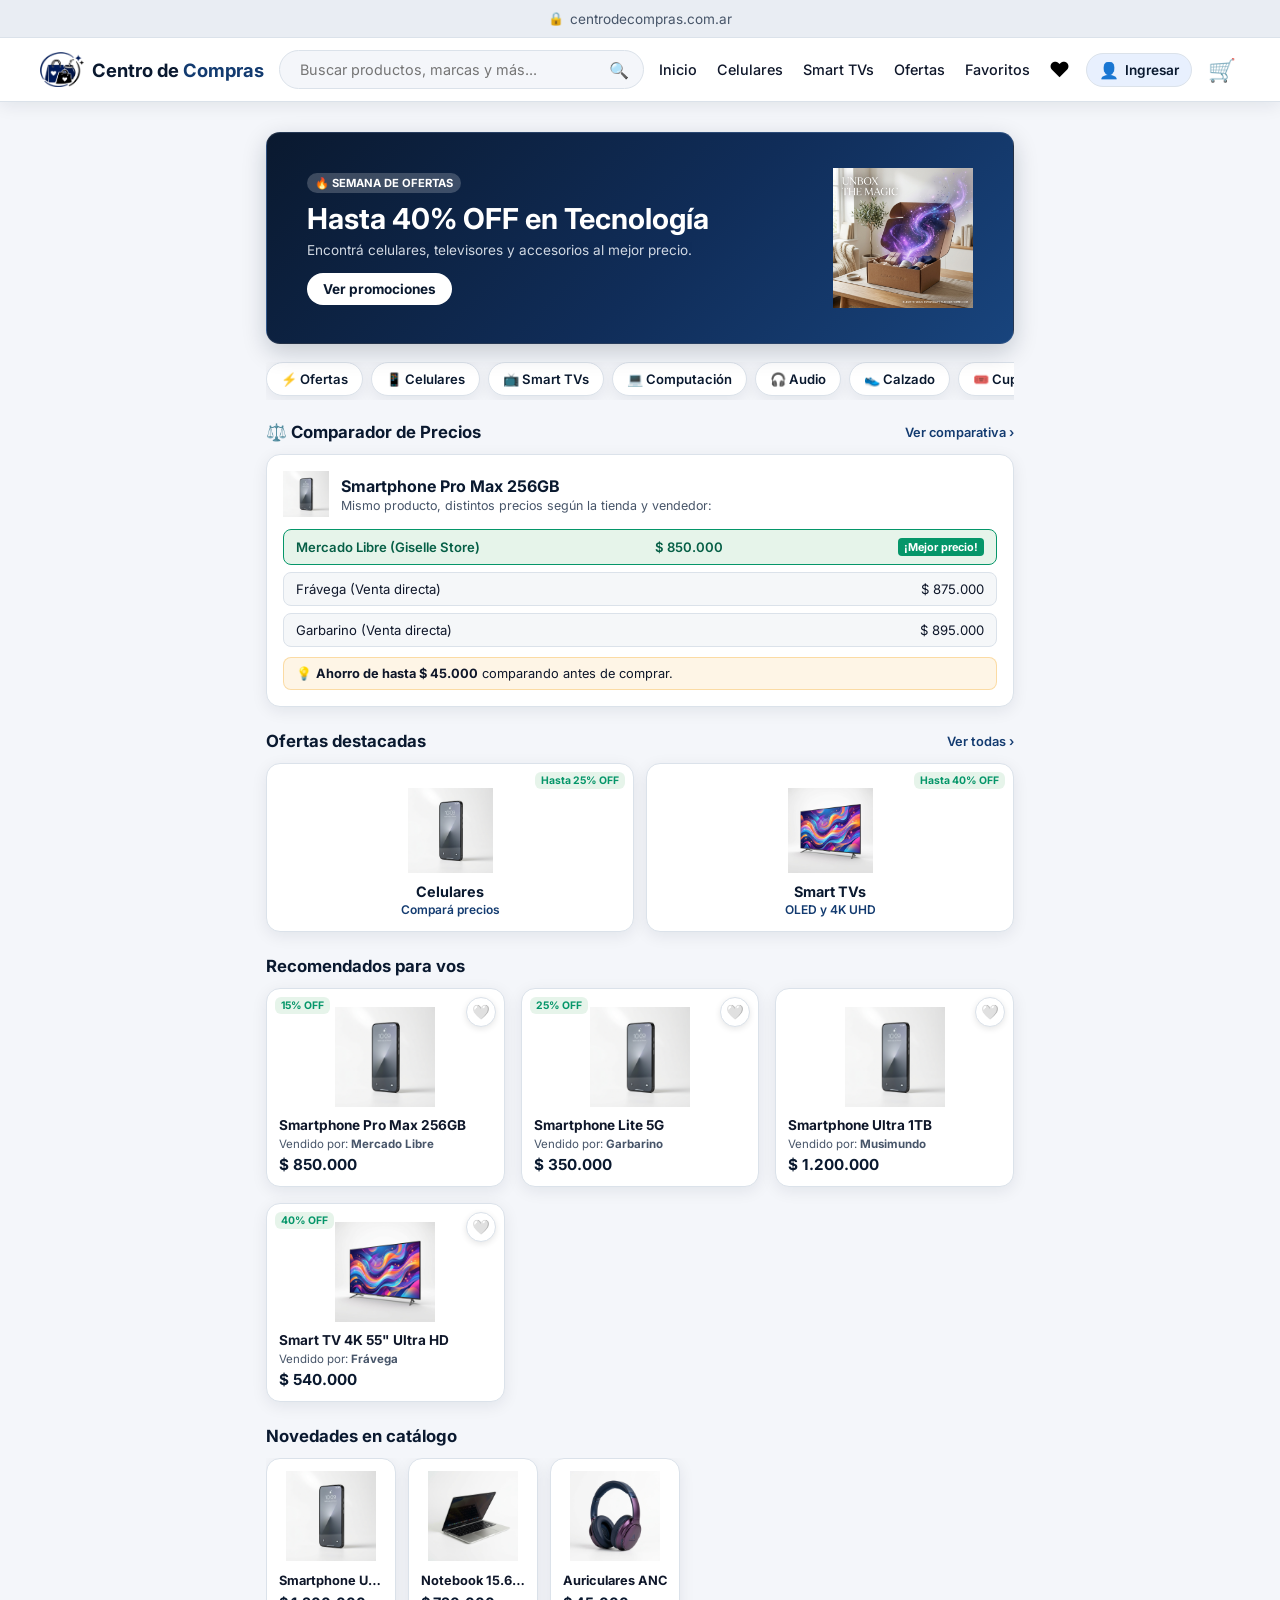
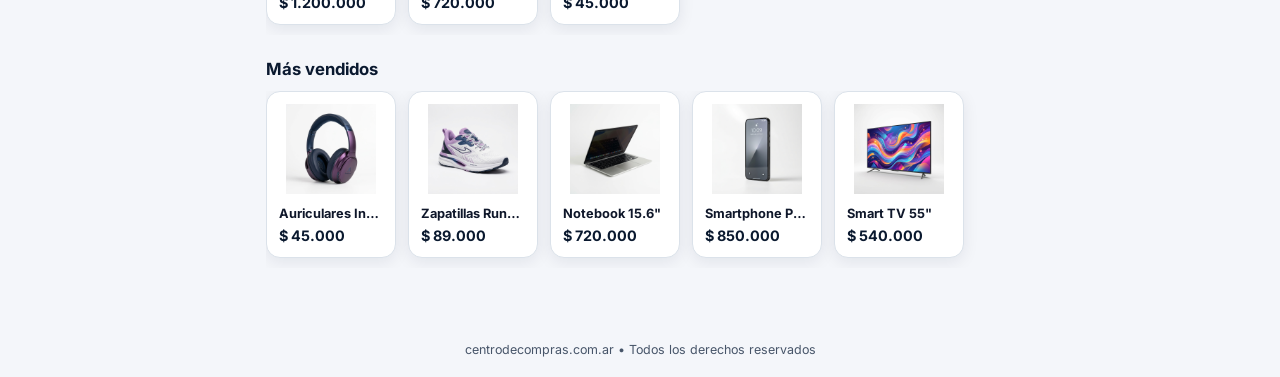
==== commit 93847fdf: "Add files via upload" ====
--- a/index.html
+++ b/index.html
@@ -18,7 +18,7 @@
     <header id="app-header">
         <div class="header-top">
             <div class="logo" onclick="app.goTo('principal')">
-                <img src="../Images/Logo_Centro.png" alt="Centro de Compras" class="logo-img" onerror="if(!this.dataset.t){this.dataset.t=1;this.src='Logo_Centro.png';}">
+                <img src="Images/Logo_centro.png" alt="Centro de Compras" class="logo-img" onerror="if(!this.dataset.t){this.dataset.t=1;this.src='Images/Logo_Centro.png';}else if(this.dataset.t==1){this.dataset.t=2;this.src='images/Logo_centro.png';}else if(this.dataset.t==2){this.dataset.t=3;this.src='../Images/Logo_centro.png';}">
                 <div class="logo-text">
                     <span class="text-centro">Centro de </span><span class="text-compras">Compras</span>
                 </div>
@@ -76,7 +76,7 @@
                     <button class="btn-hero" onclick="app.filterOffers()">Ver promociones</button>
                 </div>
                 <div class="hero-image">
-                    <img src="../Images/banner_ecommerce.png" alt="Banner ofertas" onerror="if(!this.dataset.t){this.dataset.t=1;this.src='banner_ecommerce.png';}">
+                    <img src="Images/banner_ecommerce.png" alt="Banner ofertas" onerror="if(!this.dataset.t){this.dataset.t=1;this.src='images/banner_ecommerce.png';}else if(this.dataset.t==1){this.dataset.t=2;this.src='../Images/banner_ecommerce.png';}">
                 </div>
             </div>
 
@@ -99,7 +99,7 @@
                 </div>
                 <div class="comparison-banner-box">
                     <div class="comparison-banner-header">
-                        <img src="../Images/smartphone_product.png" alt="Smartphone Pro Max" class="comp-mini-img">
+                        <img src="Images/smartphone_product.png" alt="Smartphone Pro Max" class="comp-mini-img" onerror="if(!this.dataset.t){this.dataset.t=1;this.src='images/smartphone_product.png';}else if(this.dataset.t==1){this.dataset.t=2;this.src='../Images/smartphone_product.png';}">
                         <div>
                             <h4>Smartphone Pro Max 256GB</h4>
                             <p class="comp-subtitle">Mismo producto, distintos precios según la tienda y vendedor:</p>
@@ -135,7 +135,7 @@
                 <div class="featured-cards">
                     <div class="card featured-card" onclick="app.searchCategory('celular')">
                         <span class="discount-pill">Hasta 25% OFF</span>
-                        <img src="../Images/smartphone_product.png" alt="Smartphone" onerror="if(!this.dataset.t){this.dataset.t=1;this.src='smartphone_product.png';}">
+                        <img src="Images/smartphone_product.png" alt="Smartphone" onerror="if(!this.dataset.t){this.dataset.t=1;this.src='images/smartphone_product.png';}else if(this.dataset.t==1){this.dataset.t=2;this.src='../Images/smartphone_product.png';}">
                         <div class="card-info">
                             <h3>Celulares</h3>
                             <p>Compará precios</p>
@@ -143,7 +143,7 @@
                     </div>
                     <div class="card featured-card" onclick="app.searchCategory('tv')">
                         <span class="discount-pill">Hasta 40% OFF</span>
-                        <img src="../Images/smart_tv_product.png" alt="Smart TV" onerror="if(!this.dataset.t){this.dataset.t=1;this.src='smart_tv_product.png';}">
+                        <img src="Images/smart_tv_product.png" alt="Smart TV" onerror="if(!this.dataset.t){this.dataset.t=1;this.src='images/smart_tv_product.png';}else if(this.dataset.t==1){this.dataset.t=2;this.src='../Images/smart_tv_product.png';}">
                         <div class="card-info">
                             <h3>Smart TVs</h3>
                             <p>OLED y 4K UHD</p>
@@ -201,7 +201,7 @@
             </div>
             <div class="login-container">
                 <div class="logo large">
-                    <img src="../Images/Logo_Centro.png" alt="Centro de Compras" class="login-logo-img" onerror="if(!this.dataset.t){this.dataset.t=1;this.src='Logo_Centro.png';}">
+                    <img src="Images/Logo_centro.png" alt="Centro de Compras" class="login-logo-img" onerror="if(!this.dataset.t){this.dataset.t=1;this.src='Images/Logo_Centro.png';}else if(this.dataset.t==1){this.dataset.t=2;this.src='images/Logo_centro.png';}else if(this.dataset.t==2){this.dataset.t=3;this.src='../Images/Logo_centro.png';}">
                     <div class="logo-text">
                         <span class="text-centro">Centro de </span><span class="text-compras">Compras</span>
                     </div>
@@ -552,6 +552,14 @@
                     </div>
                     <span class="umi-chevron">›</span>
                 </div>
+                <div class="user-menu-item" onclick="app.goTo('panel-bd')">
+                    <span class="umi-icon">🗄️</span>
+                    <div class="umi-text">
+                        <h4>Base de Datos y Panel Admin</h4>
+                        <p>Tablas, CRUD, pedidos en BD y exportación JSON</p>
+                    </div>
+                    <span class="umi-chevron">›</span>
+                </div>
             </div>
 
             <div id="user-auth-action-area" class="mt-20"></div>
@@ -771,6 +779,124 @@
             </div>
         </section>
 
+        <!-- 18. PANTALLA PANEL DE BASE DE DATOS -->
+        <section id="panel-bd" class="screen">
+            <div class="header-title">
+                <button class="back-btn" onclick="app.goTo('menu-usuario')">←</button>
+                <h2>🗄️ Base de Datos & Panel Admin</h2>
+            </div>
+
+            <!-- Resumen de estadísticas en BD -->
+            <div class="db-stats-grid">
+                <div class="db-stat-card">
+                    <span class="db-stat-icon">📱</span>
+                    <strong id="db-stat-products">0</strong>
+                    <p>Productos</p>
+                </div>
+                <div class="db-stat-card">
+                    <span class="db-stat-icon">📦</span>
+                    <strong id="db-stat-orders">0</strong>
+                    <p>Pedidos</p>
+                </div>
+                <div class="db-stat-card">
+                    <span class="db-stat-icon">👥</span>
+                    <strong id="db-stat-users">0</strong>
+                    <p>Usuarios</p>
+                </div>
+                <div class="db-stat-card">
+                    <span class="db-stat-icon">🏢</span>
+                    <strong id="db-stat-sellers">0</strong>
+                    <p>Vendedores</p>
+                </div>
+            </div>
+
+            <!-- Pestañas del Panel BD -->
+            <div class="db-tabs-nav mt-20">
+                <button class="db-tab-btn active" id="db-tab-btn-products" onclick="app.switchDbTab('products')">📱 Productos</button>
+                <button class="db-tab-btn" id="db-tab-btn-orders" onclick="app.switchDbTab('orders')">📦 Pedidos</button>
+                <button class="db-tab-btn" id="db-tab-btn-tools" onclick="app.switchDbTab('tools')">⚙️ Herramientas</button>
+            </div>
+
+            <!-- Pestaña 1: Productos (CRUD) -->
+            <div id="db-tab-content-products" class="db-tab-content mt-10">
+                <div style="display:flex; justify-content:space-between; align-items:center; margin-bottom:12px;">
+                    <h3 style="font-size:0.95rem;">Tabla: <code>products</code> (IndexedDB)</h3>
+                    <button class="btn-primary" style="padding:7px 12px; font-size:0.8rem;" onclick="app.toggleNewProductForm()">+ Nuevo Producto</button>
+                </div>
+
+                <!-- Formulario desplegable para agregar nuevo producto -->
+                <div id="db-new-product-form" class="db-form-box hidden">
+                    <h4 style="margin-bottom:10px;">Agregar Producto a la Base de Datos</h4>
+                    <div class="form-group">
+                        <label>Nombre del producto</label>
+                        <input type="text" id="new-prod-name" placeholder="Ej: Smartwatch Pro Fit 2">
+                    </div>
+                    <div style="display:flex; gap:10px;">
+                        <div class="form-group" style="flex:1;">
+                            <label>Categoría</label>
+                            <select id="new-prod-cat" style="padding:10px; border-radius:var(--radius); border:1px solid var(--border); background:var(--card-bg); color:var(--text-dark);">
+                                <option value="celular">Celulares</option>
+                                <option value="tv">Smart TVs</option>
+                                <option value="computacion">Computación</option>
+                                <option value="audio">Audio</option>
+                                <option value="calzado">Calzado</option>
+                            </select>
+                        </div>
+                        <div class="form-group" style="flex:1;">
+                            <label>Precio</label>
+                            <input type="number" id="new-prod-price" placeholder="Ej: 95000">
+                        </div>
+                    </div>
+                    <div class="form-group">
+                        <label>Tienda y Vendedor</label>
+                        <select id="new-prod-seller" style="padding:10px; border-radius:var(--radius); border:1px solid var(--border); background:var(--card-bg); color:var(--text-dark);">
+                            <option value="Mercado Libre|giselle">Mercado Libre (Giselle Store)</option>
+                            <option value="Amazon|tech-zone">Amazon (TechZone Oficial)</option>
+                            <option value="Frávega|fravega-direct">Frávega (Venta directa)</option>
+                            <option value="Carrefour|carrefour-direct">Carrefour (Venta directa)</option>
+                            <option value="Garbarino|garbarino-direct">Garbarino (Venta directa)</option>
+                            <option value="Musimundo|musimundo-direct">Musimundo (Venta directa)</option>
+                        </select>
+                    </div>
+                    <div class="form-group">
+                        <label>Descripción corta</label>
+                        <input type="text" id="new-prod-desc" placeholder="Resumen de especificaciones técnicas">
+                    </div>
+                    <div style="display:flex; gap:8px;">
+                        <button class="btn-primary" style="flex:1;" onclick="app.saveNewProductToDb()">Guardar en BD</button>
+                        <button class="btn-secondary" style="flex:1;" onclick="app.toggleNewProductForm()">Cancelar</button>
+                    </div>
+                </div>
+
+                <div id="db-products-table-list" class="db-table-container">
+                    <!-- Se llena con JS -->
+                </div>
+            </div>
+
+            <!-- Pestaña 2: Pedidos / Compras -->
+            <div id="db-tab-content-orders" class="db-tab-content hidden mt-10">
+                <h3 style="font-size:0.95rem; margin-bottom:12px;">Tabla: <code>orders</code> (IndexedDB)</h3>
+                <div id="db-orders-table-list" class="db-table-container">
+                    <!-- Se llena con JS -->
+                </div>
+            </div>
+
+            <!-- Pestaña 3: Herramientas y Exportación -->
+            <div id="db-tab-content-tools" class="db-tab-content hidden mt-10">
+                <div class="settings-box">
+                    <h4 style="margin-bottom:8px;">📥 Exportar Datos (Backup JSON)</h4>
+                    <p style="font-size:0.82rem; color:var(--text-light); margin-bottom:14px;">Descargá una copia de seguridad en archivo JSON con todas las tablas para presentar o archivar.</p>
+                    <button class="btn-primary full-width" onclick="dbManager.exportBackupJSON()">Exportar Base de Datos a JSON</button>
+
+                    <div class="divider" style="margin:20px 0;"></div>
+
+                    <h4 style="margin-bottom:8px; color:var(--danger);">⚠️ Restaurar Datos de Fábrica</h4>
+                    <p style="font-size:0.82rem; color:var(--text-light); margin-bottom:14px;">Borra las tablas de IndexedDB y vuelve a cargar el catálogo y usuarios originales.</p>
+                    <button class="btn-secondary full-width" style="border-color:var(--danger); color:var(--danger);" onclick="app.resetDbDefaults()">Restaurar Datos Predeterminados</button>
+                </div>
+            </div>
+        </section>
+
         <footer id="app-footer">
             centrodecompras.com.ar &bull; Todos los derechos reservados
         </footer>
@@ -799,6 +925,7 @@
     <!-- Notificación flotante -->
     <div id="notification" class="notification hidden"></div>
 
+    <script src="db.js"></script>
     <script src="app.js"></script>
 </body>
 </html>
--- a/style.css
+++ b/style.css
@@ -1566,3 +1566,114 @@
     background: rgba(19, 59, 112, 0.12);
     box-shadow: 0 0 0 2px var(--accent);
 }
+
+/* Panel de Base de Datos (IndexedDB) */
+.db-stats-grid {
+    display: grid;
+    grid-template-columns: repeat(2, 1fr);
+    gap: 10px;
+    margin-bottom: 16px;
+}
+@media (min-width: 600px) {
+    .db-stats-grid {
+        grid-template-columns: repeat(4, 1fr);
+    }
+}
+.db-stat-card {
+    background: var(--card-bg);
+    border: 1px solid var(--border);
+    border-radius: var(--radius);
+    padding: 14px 10px;
+    text-align: center;
+    box-shadow: var(--shadow);
+}
+.db-stat-icon {
+    font-size: 1.5rem;
+    display: block;
+    margin-bottom: 4px;
+}
+.db-stat-card strong {
+    font-size: 1.3rem;
+    color: var(--primary);
+    display: block;
+}
+.db-stat-card p {
+    font-size: 0.72rem;
+    color: var(--text-light);
+    margin-top: 2px;
+}
+
+.db-tabs-nav {
+    display: flex;
+    gap: 8px;
+    border-bottom: 1px solid var(--border);
+    padding-bottom: 8px;
+}
+.db-tab-btn {
+    background: transparent;
+    border: 1px solid var(--border);
+    border-radius: 20px;
+    padding: 6px 14px;
+    font-size: 0.8rem;
+    font-weight: 600;
+    color: var(--text-light);
+    cursor: pointer;
+    transition: all 0.2s;
+}
+.db-tab-btn.active {
+    background: var(--accent);
+    color: #ffffff;
+    border-color: var(--accent);
+}
+
+.db-form-box {
+    background: var(--card-bg);
+    border: 1px solid var(--accent);
+    border-radius: var(--radius);
+    padding: 16px;
+    margin-bottom: 16px;
+    box-shadow: var(--shadow);
+}
+.db-table-container {
+    display: flex;
+    flex-direction: column;
+    gap: 10px;
+}
+.db-row-card {
+    background: var(--card-bg);
+    border: 1px solid var(--border);
+    border-radius: var(--radius);
+    padding: 12px;
+    display: flex;
+    justify-content: space-between;
+    align-items: center;
+    box-shadow: var(--shadow);
+}
+.db-row-info h4 {
+    font-size: 0.88rem;
+    color: var(--text-dark);
+}
+.db-row-info p {
+    font-size: 0.75rem;
+    color: var(--text-light);
+    margin-top: 2px;
+}
+.db-row-actions {
+    display: flex;
+    gap: 6px;
+}
+.btn-db-action {
+    background: transparent;
+    border: 1px solid var(--border);
+    border-radius: 6px;
+    padding: 5px 8px;
+    font-size: 0.75rem;
+    cursor: pointer;
+}
+.btn-db-action.delete {
+    color: var(--danger);
+    border-color: var(--danger);
+}
+.btn-db-action.delete:hover {
+    background: rgba(220, 38, 38, 0.1);
+}
